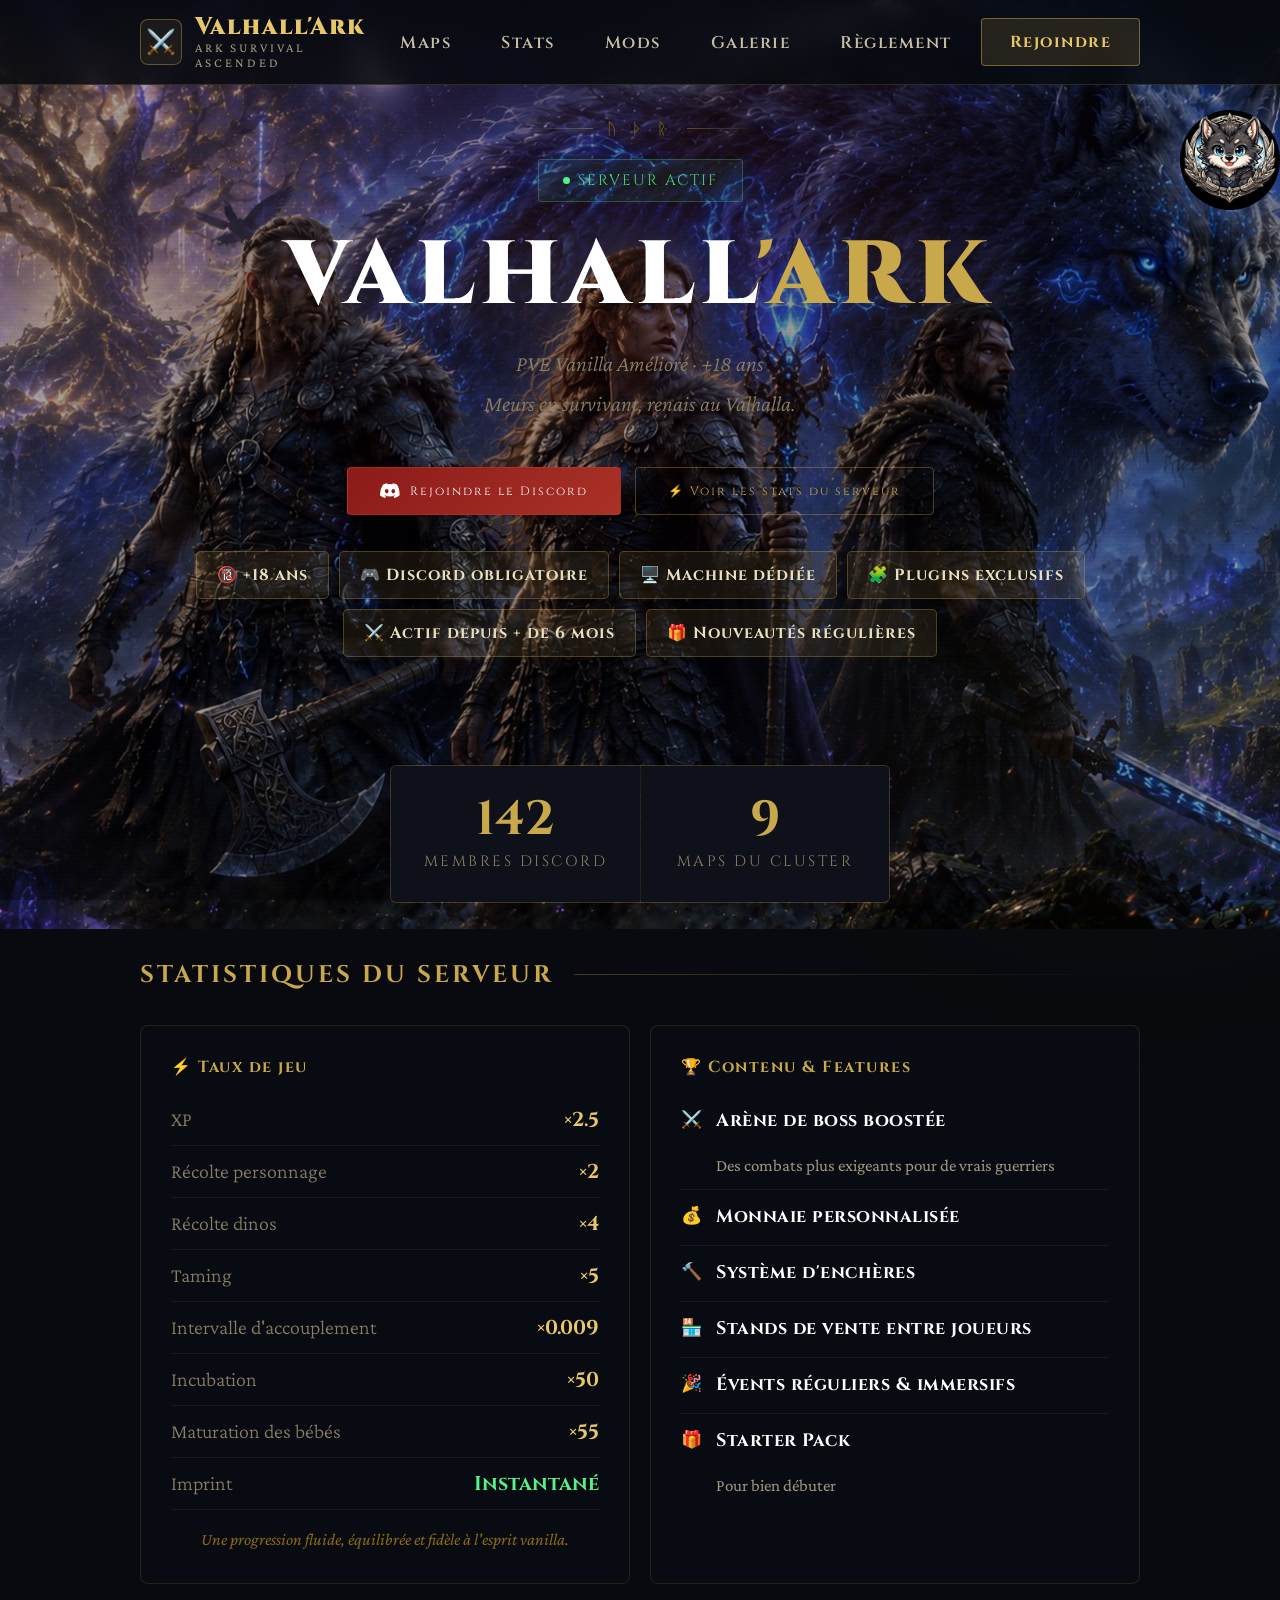
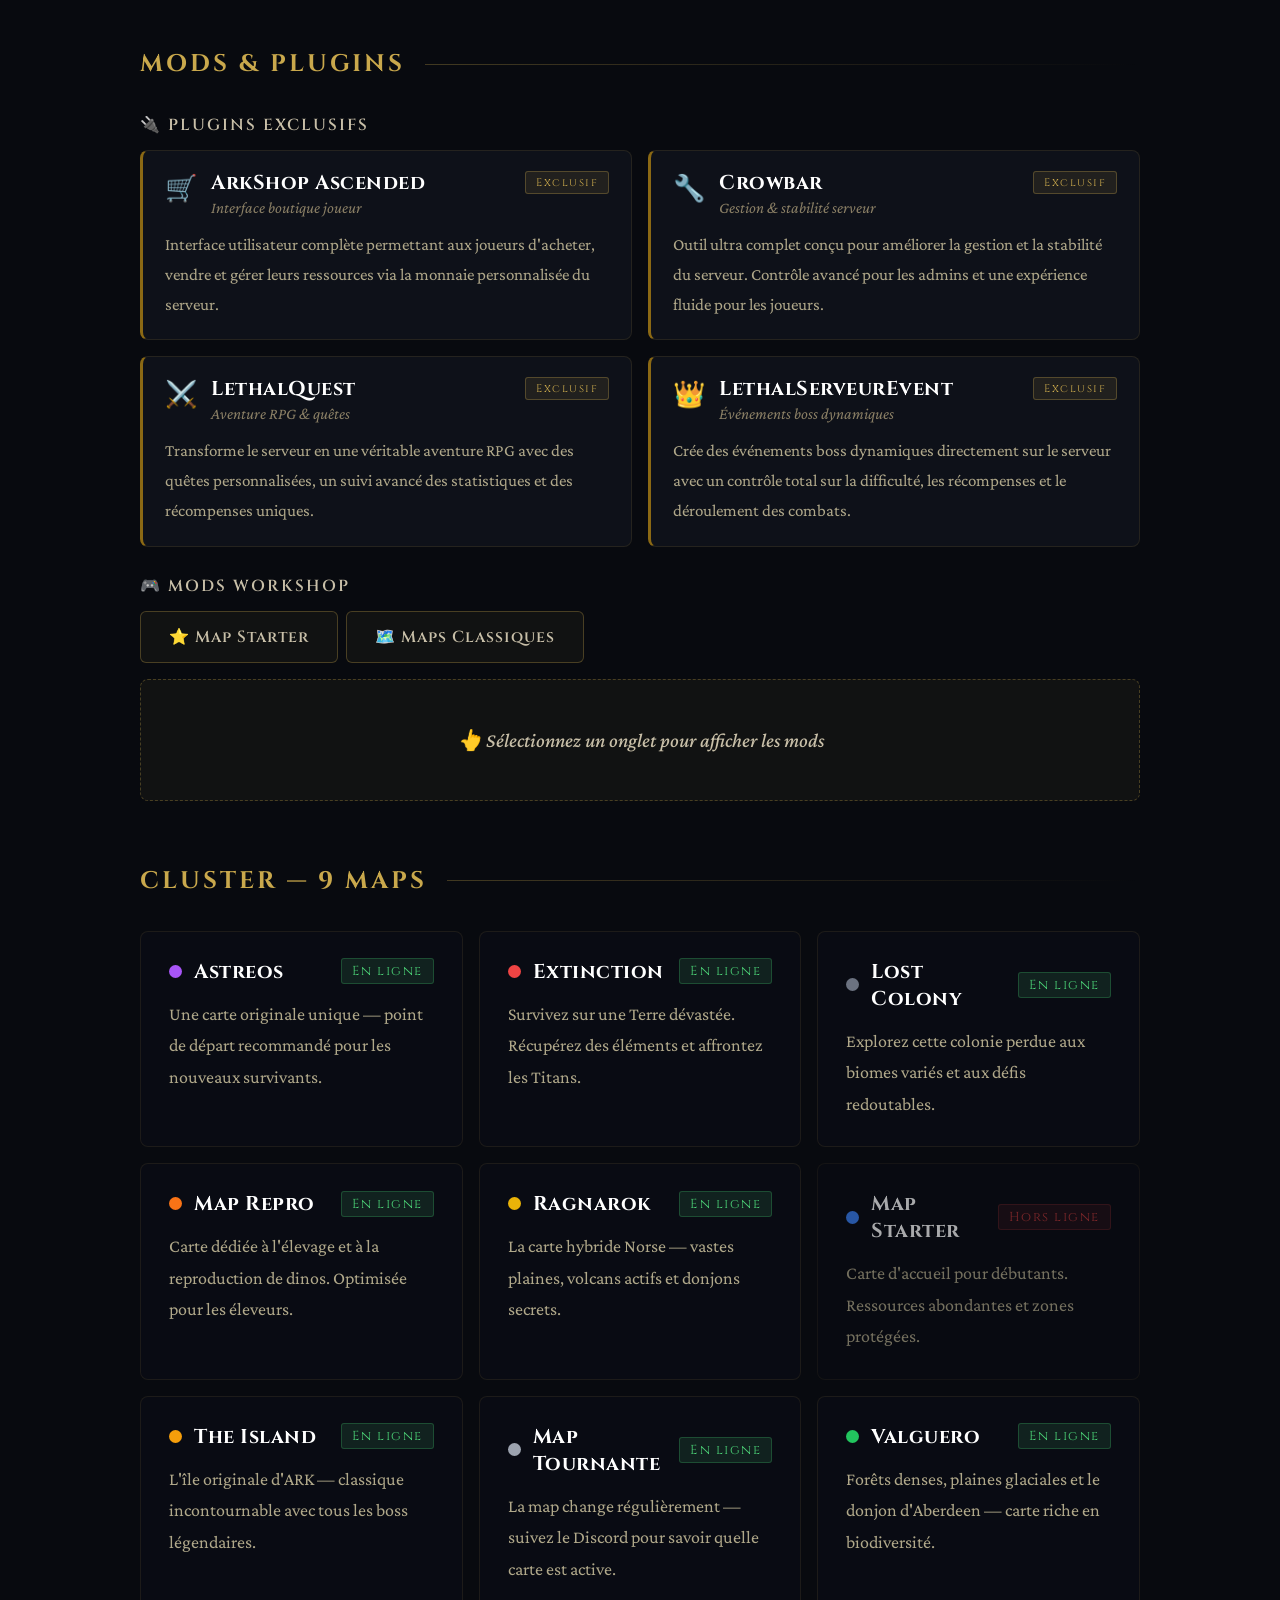
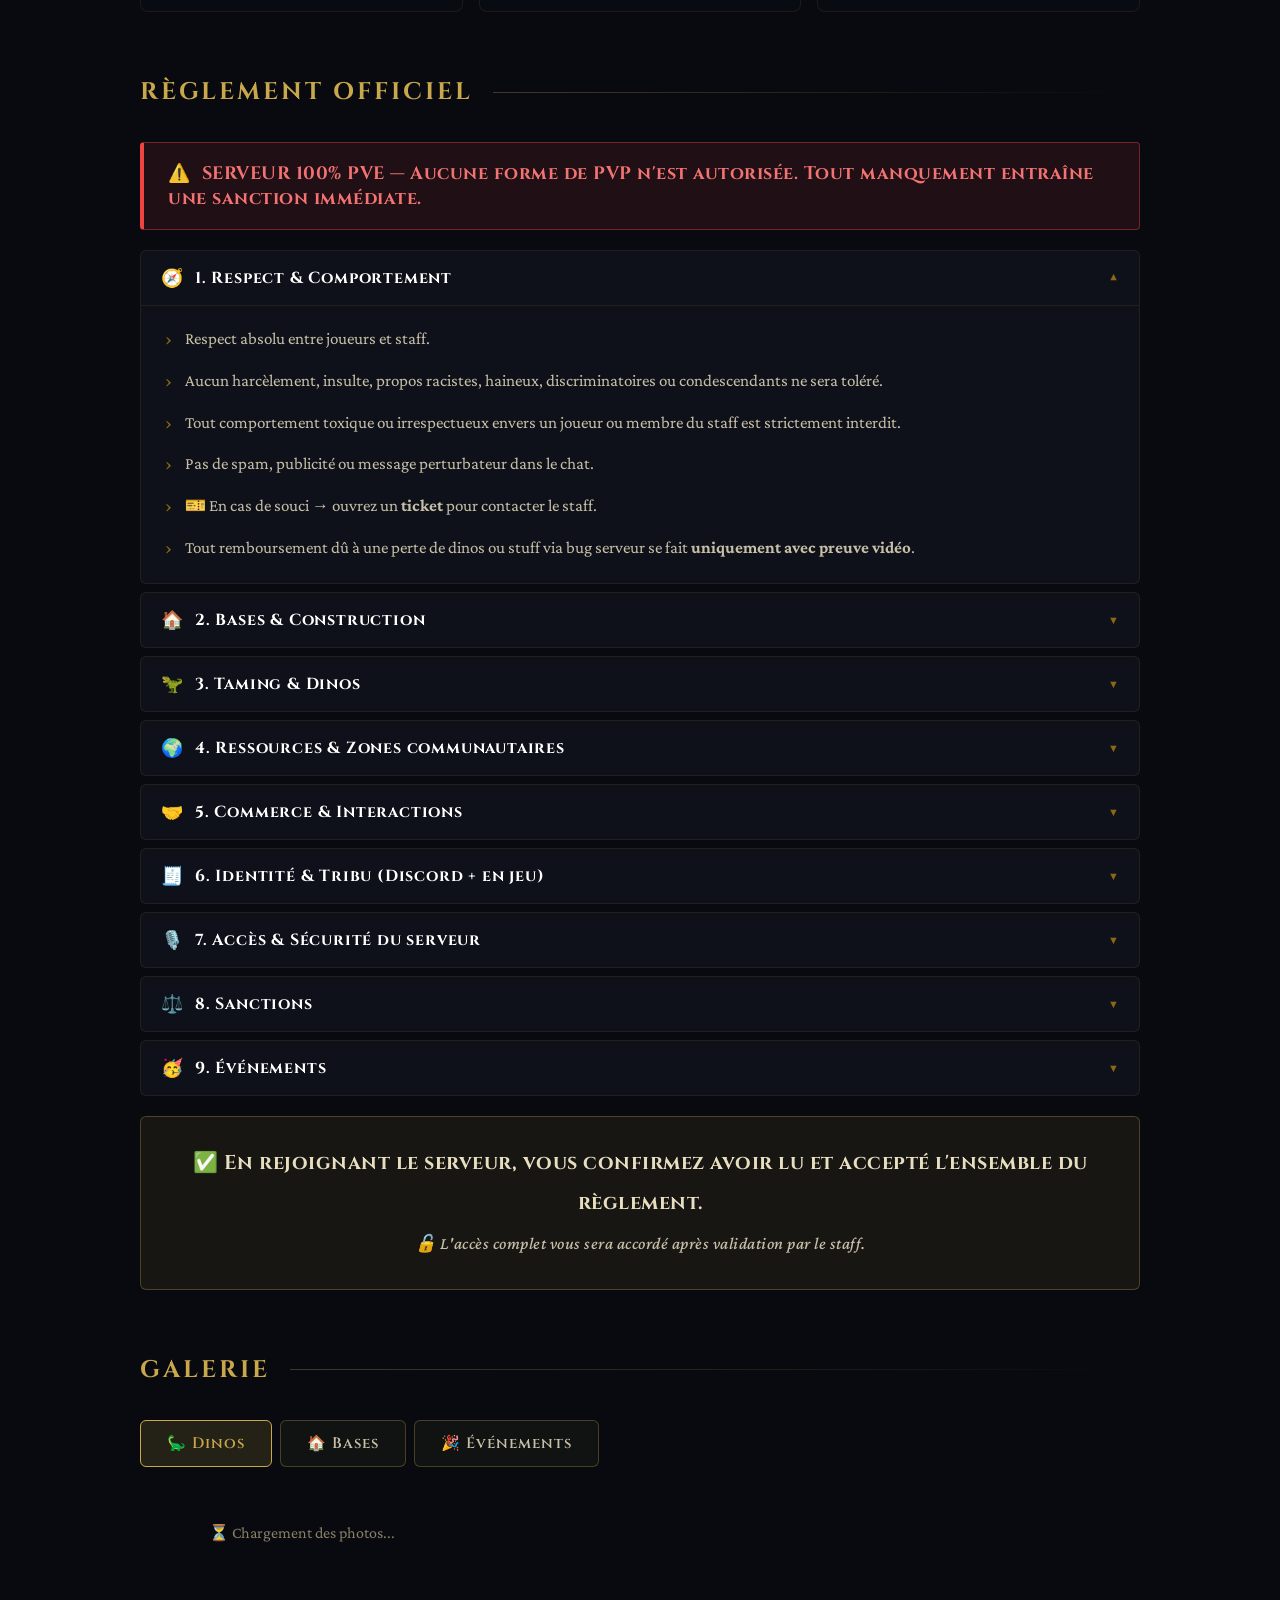
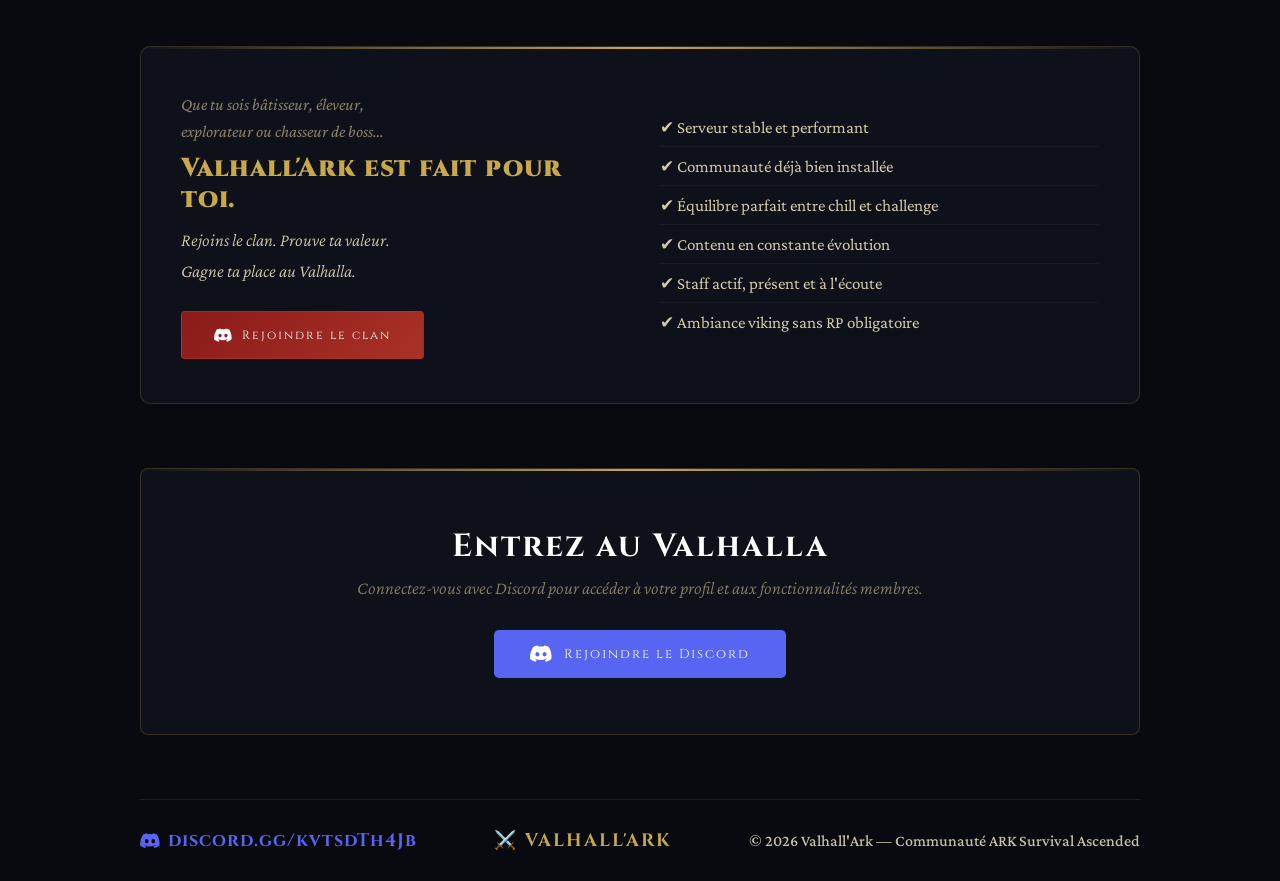
==== index (1).html @ 33249a29 "Add files via upload" ====
<!DOCTYPE html>
<html lang="fr">
<head>
  <meta charset="UTF-8" />
  <meta name="viewport" content="width=device-width, initial-scale=1.0" />
  <title>Valhall'Ark — Serveur ARK Survival Ascended</title>
  <link rel="preconnect" href="https://fonts.googleapis.com" />
  <link rel="preconnect" href="https://fonts.gstatic.com" crossorigin />
  <link href="https://fonts.googleapis.com/css2?family=Cinzel:wght@400;600;700;900&family=Crimson+Pro:ital,wght@0,300;0,400;0,500;1,300;1,400&display=swap" rel="stylesheet" />
  <style>
    /* ─── Reset & Base ─────────────────────────────────── */
    *, *::before, *::after { margin: 0; padding: 0; box-sizing: border-box; }
    :root {
      --gold:   #C9A84C;
      --gold2:  #E8C76A;
      --gold3:  #8B6914;
      --red:    #8B1A1A;
      --red2:   #A93226;
      --bg:     #080A0F;
      --bg2:    #0E1119;
      --bg3:    #141820;
      --text:   #D4C9A8;
      --muted:  #8A7F65;

      /* ── Discord OAuth2 – remplissez ces deux valeurs ── */
      --discord-client-id: YOUR_CLIENT_ID;
      --discord-redirect:  http://localhost/callback; /* remplacez par votre URL */
    }
    html { scroll-behavior: smooth; }
    body {
      background: #080A0F url("[data-uri]") center 20% / 130% auto fixed no-repeat;
      color: var(--text);
      font-family: 'Crimson Pro', serif;
      font-size: 18px;
      min-height: 100vh;
      overflow-x: hidden;
    }

    /* ─── Mascotte ──────────────────────────────────────── */
    .mascot {
      position: fixed;
      top: 110px;
      width: 100px;
      height: 100px;
      object-fit: contain;
      z-index: 50;
      filter: drop-shadow(0 0 18px rgba(88,130,242,0.45));
      pointer-events: none;
      border-radius: 50%;
    }
    .mascot-left  { left: 0px; animation: mascot-float 4s ease-in-out infinite; }
    .mascot-right { right: 0px; animation: mascot-float-r 4s ease-in-out infinite; animation-delay: -2s; }
    @keyframes mascot-float {
      0%,100% { transform: translateY(0); }
      50%      { transform: translateY(-8px); }
    }
    @keyframes mascot-float-r {
      0%,100% { transform: scaleX(-1) translateY(0); }
      50%      { transform: scaleX(-1) translateY(-8px); }
    }
    @media(max-width:1100px){ .mascot { width:75px; height:75px; top:95px; } }
    @media(max-width:700px) { .mascot { display:none; } }

    /* ─── Ambiance : braises & lueurs ──────────────────── */
    #embers { position: fixed; inset: 0; pointer-events: none; z-index: 0; }
    .ember {
      position: absolute;
      width: 3px; height: 3px;
      border-radius: 50%;
      background: var(--gold);
      animation: rise var(--d, 7s) ease-in infinite var(--delay, 0s);
      opacity: 0;
    }
    @keyframes rise {
      0%   { transform: translate(0,0) scale(1);   opacity: .8; }
      60%  { opacity: .4; }
      100% { transform: translate(var(--dx,20px), -90vh) scale(.2); opacity: 0; }
    }
    .glow-bg {
      position: fixed; pointer-events: none; z-index: 0;
      border-radius: 50%; filter: blur(130px);
    }
    .g1 { width:700px; height:450px; background:rgba(139,26,26,.14); top:-60px; left:50%; transform:translateX(-50%); }
    .g2 { width:450px; height:350px; background:rgba(201,168,76,.07); bottom:5%; right:-80px; }
    .bg-texture {
      position: fixed; inset: 0; pointer-events: none; z-index: 0;
      background: rgba(3,4,10,0.35);
    }
    .bg-texture2 {
      position: fixed; inset: 0; pointer-events: none; z-index: 0;
      background: repeating-linear-gradient(0deg,transparent,transparent 2px,rgba(0,0,0,.015) 2px,rgba(0,0,0,.015) 4px);
    }

    /* ─── Layout ────────────────────────────────────────── */
    .wrap { position: relative; z-index: 1; max-width: 1400px; margin: 0 auto; padding: 0 140px; }
    @media(max-width:1100px){ .wrap { padding: 0 100px; } }
    @media(max-width:700px) { .wrap { padding: 0 24px; } }

    /* ─── Nav ───────────────────────────────────────────── */
    nav {
      display: flex; align-items: center; justify-content: space-between;
      padding: 14px 140px;
      border-bottom: 1px solid rgba(201,168,76,.2);
      position: fixed; top: 0; left: 0; right: 0; z-index: 150;
      background: rgba(8,10,15,0.85);
      backdrop-filter: blur(12px);
      -webkit-backdrop-filter: blur(12px);
    }
    @media(max-width:1100px){ nav { padding: 14px 90px; } }
    @media(max-width:700px)  { nav { padding: 14px 16px; } }
    .logo { display: flex; align-items: center; gap: 13px; text-decoration: none; }
    .logo-icon {
      width: 46px; height: 46px;
      border: 1px solid rgba(201,168,76,.4); border-radius: 8px;
      background: rgba(201,168,76,.08);
      display: flex; align-items: center; justify-content: center;
      font-size: 24px;
    }
    .logo-text  { font-family:'Cinzel',serif; font-weight:900; font-size:24px; color:var(--gold2); letter-spacing:2px; line-height:1.1; }
    .logo-sub   { font-size:13px; color:#a09880; letter-spacing:3px; text-transform:uppercase; }
    .nav-links  { display:flex; gap:8px; align-items:center; }
    .nav-link {
      font-family:'Cinzel',serif; font-size:17px; font-weight:600; color:#c8bfa8;
      letter-spacing:1.5px; padding:10px 20px;
      border:1px solid transparent; border-radius:4px;
      cursor:pointer; transition:all .2s; text-decoration:none;
    }
    .nav-link:hover { color:var(--gold); border-color:rgba(201,168,76,.3); }
    .nav-join {
      background:rgba(201,168,76,.15); border:1px solid rgba(201,168,76,.5);
      color:var(--gold2); padding:12px 28px; border-radius:4px;
      font-family:'Cinzel',serif; font-size:16px; font-weight:700; letter-spacing:1.5px;
      cursor:pointer; transition:all .2s; text-decoration:none;
    }
    .nav-join:hover { background:rgba(201,168,76,.2); box-shadow:0 0 20px rgba(201,168,76,.15); }

    /* ─── Hero ──────────────────────────────────────────── */
    .hero { text-align:center; padding:120px 0 52px; }
    .rune-row { display:flex; align-items:center; justify-content:center; gap:14px; margin-bottom:22px; }
    .rune-line { width:70px; height:1px; background:linear-gradient(90deg,transparent,rgba(201,168,76,.4)); }
    .rune-line.r { background:linear-gradient(90deg,rgba(201,168,76,.4),transparent); }
    .rune-sym { color:var(--gold3); font-size:16px; letter-spacing:6px; }
    .status-badge {
      display:inline-flex; align-items:center; gap:8px;
      border:1px solid rgba(87,242,135,.25); background:rgba(87,242,135,.06);
      padding:10px 24px; border-radius:3px;
      font-family:'Cinzel',serif; font-size:15px;
      color:rgba(87,242,135,.85); letter-spacing:2px; margin-bottom:30px;
    }
    .dot {
      width:7px; height:7px; background:#57F287; border-radius:50%;
      animation: pulse 2s ease-in-out infinite;
    }
    @keyframes pulse {
      0%,100% { box-shadow:0 0 0 0 rgba(87,242,135,.5); }
      50%      { box-shadow:0 0 0 6px rgba(87,242,135,0); }
    }
    h1 {
      font-family:'Cinzel',serif; font-weight:900;
      font-size:clamp(52px,7vw,90px); line-height:1;
      letter-spacing:6px; color:#fff;
      text-shadow: 0 0 80px rgba(201,168,76,.25);
      margin-bottom:6px;
    }
    h1 span { color:var(--gold); display:inline; font-size:clamp(52px,7vw,90px); letter-spacing:6px; margin-top:0; }
    .tagline {
      font-size:22px; color:var(--muted);
      margin:22px auto 42px; max-width:500px;
      font-style:italic; font-weight:300; line-height:1.85;
    }
    .cta-row { display:flex; gap:14px; justify-content:center; flex-wrap:wrap; }
    .btn-main {
      display:inline-flex; align-items:center; gap:10px;
      background:linear-gradient(135deg,var(--red),var(--red2));
      color:#fff; padding:15px 32px;
      border:1px solid rgba(192,57,43,.5); border-radius:4px;
      font-family:'Cinzel',serif; font-size:12px; letter-spacing:2px;
      cursor:pointer; transition:all .25s; text-decoration:none;
    }
    .btn-main:hover { transform:translateY(-2px); box-shadow:0 10px 35px rgba(139,26,26,.55); }
    .btn-ghost {
      display:inline-flex; align-items:center; gap:10px;
      background:transparent; color:var(--gold);
      padding:15px 32px; border:1px solid rgba(201,168,76,.35); border-radius:4px;
      font-family:'Cinzel',serif; font-size:12px; letter-spacing:2px;
      cursor:pointer; transition:all .25s; text-decoration:none;
    }
    .btn-ghost:hover { background:rgba(201,168,76,.08); transform:translateY(-2px); }

    /* ─── Stats ─────────────────────────────────────────── */
    .stats-grid {
      display:grid; grid-template-columns:repeat(3,1fr);
      gap:1px; background:rgba(201,168,76,.15);
      border:1px solid rgba(201,168,76,.15); border-radius:6px;
      overflow:hidden; margin:56px 0;
    }
    .stat-box { background:var(--bg2); padding:30px; text-align:center; }
    .stat-num { font-family:'Cinzel',serif; font-size:48px; font-weight:700; color:var(--gold); line-height:1; }
    .stat-lbl { font-size:15px; color:var(--muted); letter-spacing:2.5px; text-transform:uppercase; margin-top:7px; font-family:'Cinzel',serif; }

    /* ─── Sections ──────────────────────────────────────── */
    .section { margin:0 0 64px; }
    .sec-header { display:flex; align-items:center; gap:20px; margin-bottom:34px; }
    .sec-title { font-family:'Cinzel',serif; font-size:24px; font-weight:700; color:var(--gold); letter-spacing:3px; white-space:nowrap; }
    .sec-rule { flex:1; height:1px; background:linear-gradient(90deg,rgba(201,168,76,.3),transparent); }

    /* ─── Règles ────────────────────────────────────────── */
    .rules-list { display:grid; gap:10px; }
    .rule {
      background:var(--bg2);
      border:1px solid rgba(201,168,76,.1); border-left:3px solid var(--gold3);
      border-radius:4px; padding:20px 24px;
      display:flex; gap:20px; align-items:flex-start;
      transition:all .2s;
    }
    .rule:hover { border-left-color:var(--gold); background:var(--bg3); }
    .rule-n { font-family:'Cinzel',serif; font-size:24px; font-weight:700; color:var(--gold3); min-width:34px; line-height:1.15; transition:color .2s; }
    .rule:hover .rule-n { color:var(--gold); }
    .rule h3 { font-family:'Cinzel',serif; font-size:16px; letter-spacing:1px; color:#fff; margin-bottom:6px; font-weight:600; }
    .rule p  { font-size:17px; color:var(--muted); line-height:1.65; font-weight:300; }



    /* ─── Bloc connexion Discord ────────────────────────── */
    .join-block {
      background:var(--bg2); border:1px solid rgba(201,168,76,.22); border-radius:8px;
      padding:56px 40px; text-align:center; position:relative; overflow:hidden;
    }
    .join-block::before {
      content:''; position:absolute; top:0; left:0; right:0; height:2px;
      background:linear-gradient(90deg,transparent,var(--gold),transparent);
    }
    .join-block h2 { font-family:'Cinzel',serif; font-size:32px; font-weight:700; color:#fff; margin-bottom:10px; letter-spacing:2px; }
    .join-block p  { color:var(--muted); font-size:18px; margin-bottom:32px; font-style:italic; font-weight:300; }
    .btn-discord {
      display:inline-flex; align-items:center; gap:12px;
      background:#5865F2; color:#fff;
      padding:15px 36px; border:none; border-radius:5px;
      font-family:'Cinzel',serif; font-size:13px; letter-spacing:2px;
      cursor:pointer; transition:all .25s; text-decoration:none;
    }
    .btn-discord:hover { background:#4752C4; transform:translateY(-2px); box-shadow:0 10px 35px rgba(88,101,242,.4); }
    .config-note {
      background:rgba(201,168,76,.06); border:1px solid rgba(201,168,76,.2); border-radius:4px;
      padding:14px 20px; font-size:14px; color:rgba(201,168,76,.7);
      margin-top:20px; text-align:left; line-height:1.85; font-family:monospace;
    }
    .config-note a { color:rgba(201,168,76,.9); }

    /* ─── Footer ─────────────────────────────────────────── */
    footer {
      border-top:1px solid rgba(201,168,76,.12);
      padding:28px 0;
      display:flex; justify-content:space-between; align-items:center; flex-wrap:wrap; gap:14px;
    }
    .footer-logo { font-family:'Cinzel',serif; font-size:18px; font-weight:700; color:var(--gold); letter-spacing:2px; }
    .footer-txt  { font-size:16px; color:#c8bfa8; font-weight:500; }
    .footer-discord {
      display:flex; align-items:center; gap:8px;
      font-family:'Cinzel',serif; font-size:18px; font-weight:700; color:#5865F2;
      text-decoration:none; letter-spacing:1px;
      transition:color .2s;
    }
    .footer-discord:hover { color:#7289DA; }

    /* ─── Hero badges ────────────────────────────────────── */
    .hero-badges { display:flex; flex-wrap:wrap; gap:10px; justify-content:center; margin-top:36px; }
    .hero-badge {
      font-family:'Cinzel',serif; font-size:16px; font-weight:700; letter-spacing:1px;
      padding:12px 20px; border-radius:5px;
      background:rgba(201,168,76,.1); border:1px solid rgba(201,168,76,.3);
      color:#e8dfc0;
    }

    /* ─── Rates + Features two-col ──────────────────────── */
    .two-col { display:grid; grid-template-columns:1fr 1fr; gap:20px; }
    @media(max-width:680px){ .two-col { grid-template-columns:1fr; } }
    .rates-card, .features-card {
      background:rgba(10,12,20,0.88); border:1px solid rgba(201,168,76,.15); border-radius:8px; padding:30px;
    }
    .rates-title { font-family:'Cinzel',serif; font-size:16px; letter-spacing:1.5px; color:var(--gold); margin-bottom:16px; font-weight:700; }
    .rate-row { display:flex; justify-content:space-between; align-items:center; padding:12px 0; border-bottom:1px solid rgba(255,255,255,.06); }
    .rate-row:last-of-type { border-bottom:none; }
    .rate-label { font-size:20px; color:#c8bfa8; color:var(--muted); font-weight:300; }
    .rate-val { font-family:'Cinzel',serif; font-size:20px; font-weight:700; color:var(--gold2); }
    .rate-row.highlight .rate-val { color:#57F287; }
    .rates-note { margin-top:16px; font-size:17px; color:var(--gold3); font-style:italic; text-align:center; line-height:1.6; }
    .feature-item { display:flex; align-items:flex-start; gap:14px; padding:14px 0; border-bottom:1px solid rgba(255,255,255,.06); }
    .feature-item:last-child { border-bottom:none; }
    .feat-icon { font-size:22px; flex-shrink:0; margin-top:1px; }
    .feature-item strong { font-family:'Cinzel',serif; font-size:18px; letter-spacing:.5px; color:#fff; display:block; margin-bottom:2px; }
    .feature-item span { font-size:17px; color:#a09880; font-weight:400; }

    /* ─── Stats 2 colonnes ───────────────────────────────── */
    .stats-grid-2 { grid-template-columns: repeat(2,1fr); max-width: 500px; margin-left:auto; margin-right:auto; }

    /* ─── Bouton Discord flottant ────────────────────────── */
    .discord-fab {
      position: fixed; bottom: 28px; right: 28px; z-index: 200;
      display: flex; align-items: center; gap: 10px;
      background: #5865F2; color: #fff;
      padding: 13px 22px; border-radius: 50px;
      font-family: 'Cinzel', serif; font-size: 12px; letter-spacing: 1.5px;
      text-decoration: none; box-shadow: 0 6px 25px rgba(88,101,242,.5);
      transition: all .25s; animation: fab-pulse 3s ease-in-out infinite;
    }
    .discord-fab:hover { background: #4752C4; transform: translateY(-3px); box-shadow: 0 10px 35px rgba(88,101,242,.7); }
    @keyframes fab-pulse {
      0%,100% { box-shadow: 0 6px 25px rgba(88,101,242,.5); }
      50%      { box-shadow: 0 6px 35px rgba(88,101,242,.8); }
    }
    @media(max-width:500px){ .discord-fab span.fab-label { display:none; } }

    /* ─── Mods tabs ──────────────────────────────────────── */
    .mods-tabs { display: flex; gap: 8px; margin-bottom: 16px; }
    .mods-tab {
      font-family: 'Cinzel', serif; font-size: 16px; font-weight: 600; letter-spacing: 1px;
      padding: 14px 28px; border-radius: 6px; cursor: pointer;
      border: 1px solid rgba(201,168,76,.3); background: rgba(201,168,76,.05);
      color: #c8bfa8; transition: all .2s;
    }
    .mods-tab.active { background: rgba(201,168,76,.12); border-color: var(--gold); color: var(--gold); }
    .mods-tab:hover:not(.active) { border-color: rgba(201,168,76,.4); color: var(--text); }
    .mods-tab-content { display: block; }
    .mods-placeholder {
      background: rgba(201,168,76,.05); border: 1px dashed rgba(201,168,76,.3);
      border-radius: 8px; padding: 48px; text-align: center;
      color: #c8bfa8; font-size: 20px; font-weight: 500; font-style: italic; margin-top: 4px;
    }
    .mods-tab-content.hidden { display: none; }
    .mods-starter-note {
      background: rgba(201,168,76,.07); border: 1px solid rgba(201,168,76,.2);
      border-radius: 4px; padding: 10px 16px; font-size: 14px;
      color: var(--gold3); margin-bottom: 12px;
    }

    /* ─── Plugins exclusifs ──────────────────────────────── */
    .plugin-label { font-family:'Cinzel',serif; font-size:16px; font-weight:600; letter-spacing:2px; color:#c8bfa8; margin-bottom:14px; text-transform:uppercase; }
    .plugins-grid { display:grid; grid-template-columns:repeat(auto-fill,minmax(360px,1fr)); gap:16px; }
    .plugin-card {
      background:var(--bg2); border:1px solid rgba(201,168,76,.12); border-radius:8px;
      padding:20px 22px; transition:all .2s;
    }
    .plugin-card:hover { border-color:rgba(201,168,76,.35); background:var(--bg3); transform:translateY(-2px); }
    .plugin-card.featured { border-left:3px solid var(--gold3); }
    .plugin-card.featured:hover { border-left-color:var(--gold); }
    .plugin-head { display:flex; align-items:flex-start; gap:14px; margin-bottom:14px; }
    .plugin-icon { font-size:26px; flex-shrink:0; margin-top:2px; }
    .plugin-name { font-family:'Cinzel',serif; font-size:20px; font-weight:700; color:#fff; letter-spacing:.5px; line-height:1.2; }
    .plugin-sub  { font-size:16px; color:var(--muted); margin-top:4px; font-style:italic; }
    .plugin-badge {
      margin-left:auto; flex-shrink:0;
      font-family:'Cinzel',serif; font-size:11px; letter-spacing:1.5px;
      padding:3px 10px; border-radius:3px;
      background:rgba(201,168,76,.1); border:1px solid rgba(201,168,76,.3); color:var(--gold);
    }
    .plugin-desc { font-size:17px; color:#b0a88a; line-height:1.75; font-weight:400; }

    /* ─── Mods grid ──────────────────────────────────────── */
        .mod-card {
      background:rgba(10,12,20,0.85); border:1px solid rgba(201,168,76,.12); border-radius:8px;
      padding:20px 18px; display:flex; flex-direction:column; align-items:center; gap:8px;
      text-align:center; transition:all .2s;
    }
    .mod-card:hover { border-color:rgba(201,168,76,.35); background:var(--bg3); transform:translateY(-2px); }
    .mod-card.mod-plus { border-style:dashed; opacity:.6; }
    .mod-card.mod-special { border-color:rgba(201,168,76,.4); background:rgba(201,168,76,.06); }
    .mod-card.mod-special .mod-name { color:var(--gold); }
    .mod-icon { font-size:26px; }
    .mod-name { font-family:'Cinzel',serif; font-size:15px; letter-spacing:.5px; color:#c8bfa8; line-height:1.4; font-weight:600; }

    /* ─── Règlement accordion ────────────────────────────── */
    .pve-banner {
      background:rgba(239,68,68,.1); border:1px solid rgba(239,68,68,.4);
      border-left:4px solid #ef4444; border-radius:4px;
      padding:18px 24px; font-size:18px; font-weight:700; color:rgba(255,120,120,.95);
      margin-bottom:20px; font-family:'Cinzel',serif; letter-spacing:.5px;
    }
    .accord-list { display:grid; gap:8px; }
    .accord-item { background:var(--bg2); border:1px solid rgba(201,168,76,.1); border-radius:6px; overflow:hidden; }
    .accord-head {
      width:100%; display:flex; align-items:center; gap:12px;
      background:transparent; border:none; padding:16px 20px;
      cursor:pointer; text-align:left; transition:background .2s;
    }
    .accord-head:hover { background:rgba(201,168,76,.06); }
    .accord-icon { font-size:18px; flex-shrink:0; }
    .accord-title { font-family:'Cinzel',serif; font-size:14px; font-weight:600; color:#fff; flex:1; letter-spacing:.8px; }
    .accord-arrow { font-size:11px; color:var(--gold3); transition:transform .25s; }
    .accord-head.active .accord-arrow { transform:rotate(180deg); }
    .accord-body {
      max-height:0; overflow:hidden; transition:max-height .35s ease;
      border-top:0 solid rgba(201,168,76,.1);
    }
    .accord-body.open { max-height:600px; border-top-width:1px; }
    .rule-ul { list-style:none; padding:18px 24px 20px 24px; display:grid; gap:12px; }
    .rule-ul li { font-size:17px; color:#c8bfa8; line-height:1.75; padding-left:20px; position:relative; font-weight:400; }
    .rule-ul li::before { content:'›'; position:absolute; left:0; color:var(--gold3); font-size:20px; line-height:1.4; }
    .rule-ul li.rule-warn { color:rgba(239,68,68,.9); }
    .rule-ul li.rule-warn::before { color:rgba(239,68,68,.7); }
    .rule-example { font-size:15px; color:var(--gold3); font-style:italic; }
    .accord-title { font-family:'Cinzel',serif; font-size:16px; font-weight:700; color:#fff; flex:1; letter-spacing:.8px; }    .sanction-scale { display:grid; gap:8px; padding:0 20px 18px; }
    .sanction { padding:10px 16px; border-radius:4px; font-family:'Cinzel',serif; font-size:15px; letter-spacing:.5px; display:flex; justify-content:space-between; align-items:center; }
    .sanction span { font-size:11px; opacity:.7; font-family:'Crimson Pro',serif; font-style:italic; }
    .sanction.warn { background:rgba(234,179,8,.08); border:1px solid rgba(234,179,8,.25); color:rgba(234,179,8,.85); }
    .sanction.temp { background:rgba(249,115,22,.08); border:1px solid rgba(249,115,22,.25); color:rgba(249,115,22,.85); }
    .sanction.ban  { background:rgba(239,68,68,.08);  border:1px solid rgba(239,68,68,.25);  color:rgba(239,68,68,.85); }
    .accept-banner {
      margin-top:20px; background:rgba(201,168,76,.08); border:1px solid rgba(201,168,76,.3);
      border-radius:6px; padding:26px 30px; text-align:center;
      font-family:'Cinzel',serif; font-size:20px; font-weight:700; color:#e8dfc0; letter-spacing:.5px; line-height:2;
    }
    .accept-banner span { font-size:17px; font-weight:500; color:#c8bfa8; font-family:'Crimson Pro',serif; font-style:italic; }

    /* ─── Maps cluster ───────────────────────────────────── */
    .maps-grid { display:grid; grid-template-columns:repeat(auto-fill,minmax(320px,1fr)); gap:16px; }
    .mods-grid { display:grid; grid-template-columns:repeat(auto-fill,minmax(180px,1fr)); gap:10px; }    .map-card {
      background:rgba(10,12,20,0.85); border:1px solid rgba(201,168,76,.1); border-radius:8px;
      padding:26px 28px; transition:all .2s;
    }
    .map-card:hover { border-color:rgba(201,168,76,.3); background:var(--bg3); transform:translateY(-2px); }
    .map-card[data-status="offline"] { opacity:.65; }
    .map-header { display:flex; align-items:center; gap:12px; margin-bottom:14px; }
    .map-dot { width:13px; height:13px; border-radius:50%; flex-shrink:0; }
    .map-name { font-family:'Cinzel',serif; font-size:20px; font-weight:700; color:#fff; flex:1; letter-spacing:.5px; }
    .map-badge {
      font-size:13px; letter-spacing:1.5px; font-family:'Cinzel',serif;
      padding:3px 10px; border-radius:3px;
    }
    .map-badge.online  { background:rgba(87,242,135,.1); color:rgba(87,242,135,.85); border:1px solid rgba(87,242,135,.2); }
    .map-badge.offline { background:rgba(239,68,68,.1);  color:rgba(239,68,68,.75);  border:1px solid rgba(239,68,68,.2); }
    .map-desc { font-size:18px; color:#b0a88a; line-height:1.75; font-weight:400; }

    /* ─── Galerie ────────────────────────────────────────── */
    .galerie-tabs { display:flex; gap:8px; margin-bottom:16px; flex-wrap:wrap; }
    .galerie-tab {
      font-family:'Cinzel',serif; font-size:15px; font-weight:600; letter-spacing:1px;
      padding:12px 26px; border-radius:6px; cursor:pointer;
      border:1px solid rgba(201,168,76,.3); background:rgba(201,168,76,.05);
      color:#c8bfa8; transition:all .2s;
    }
    .galerie-tab.active { background:rgba(201,168,76,.15); border-color:var(--gold); color:var(--gold); }
    .galerie-tab:hover:not(.active) { border-color:rgba(201,168,76,.5); color:var(--text); }
    .galerie-content.hidden { display:none; }
    .galerie-grid {
      display:grid; grid-template-columns:repeat(auto-fill,minmax(280px,1fr)); gap:14px;
    }
    .galerie-card {
      background:rgba(10,12,20,0.85); border:1px solid rgba(201,168,76,.12);
      border-radius:8px; overflow:hidden; transition:all .25s; cursor:pointer;
    }
    .galerie-card:hover { border-color:rgba(201,168,76,.4); transform:translateY(-4px); box-shadow:0 10px 30px rgba(0,0,0,.4); }
    .galerie-card img {
      width:100%; height:200px; object-fit:cover; display:block;
      transition:transform .3s;
    }
    .galerie-card:hover img { transform:scale(1.05); }
    .galerie-info { padding:14px 16px; }
    .galerie-auteur { font-family:'Cinzel',serif; font-size:14px; font-weight:600; color:var(--gold); margin-bottom:4px; }
    .galerie-desc { font-size:14px; color:#a09880; line-height:1.5; }
    .galerie-date { font-size:12px; color:var(--muted); margin-top:6px; }
    .galerie-empty { text-align:center; padding:48px; color:var(--muted); font-size:17px; font-style:italic; border:1px dashed rgba(201,168,76,.2); border-radius:8px; }
    .galerie-loading { text-align:center; padding:40px; color:var(--muted); font-size:16px; }
    /* Lightbox */
    .lightbox { display:none; position:fixed; inset:0; background:rgba(0,0,0,.92); z-index:500; align-items:center; justify-content:center; }
    .lightbox.open { display:flex; }
    .lightbox img { max-width:90vw; max-height:85vh; object-fit:contain; border-radius:6px; }
    .lightbox-close { position:absolute; top:20px; right:28px; color:#fff; font-size:36px; cursor:pointer; font-family:'Cinzel',serif; }
    .lightbox-info { position:absolute; bottom:20px; left:50%; transform:translateX(-50%); color:#c8bfa8; font-family:'Cinzel',serif; font-size:15px; text-align:center; }

    /* ─── Why join block ─────────────────────────────────── */
    .why-block {
      background:var(--bg2); border:1px solid rgba(201,168,76,.2); border-radius:10px;
      padding:44px 40px; display:grid; grid-template-columns:1fr 1fr; gap:40px; align-items:center;
      position:relative; overflow:hidden;
    }
    .why-block::before {
      content:''; position:absolute; top:0; left:0; right:0; height:2px;
      background:linear-gradient(90deg,transparent,var(--gold),transparent);
    }
    @media(max-width:680px){ .why-block { grid-template-columns:1fr; padding:28px 20px; gap:24px; } }
    .why-tagline { font-size:17px; color:var(--muted); font-style:italic; margin-bottom:8px; line-height:1.6; }
    .why-title { font-family:'Cinzel',serif; font-size:26px; font-weight:900; color:var(--gold); letter-spacing:1px; line-height:1.2; margin-bottom:10px; }
    .why-sub { font-size:18px; color:var(--text); font-style:italic; line-height:1.7; font-weight:300; }
    .why-check { font-size:17px; color:var(--text); padding:9px 0; border-bottom:1px solid rgba(255,255,255,.04); display:flex; align-items:center; gap:10px; }
    .why-check:last-child { border-bottom:none; }
    .why-check::before { content:''; display:none; }

    /* ─── Responsive ─────────────────────────────────────── */
    @media(max-width:640px){
      h1 { letter-spacing:2px; }
      .stats-grid { grid-template-columns:1fr; }
      .stat-box { padding:22px; }
      nav { flex-wrap:wrap; gap:12px; }
      .join-block { padding:36px 20px; }
    }
  </style>
</head>
<body>

<!-- ── Ambiance visuelle ───────────────────────── -->
<div class="bg-texture"></div>
<div class="bg-texture2"></div>
<div class="glow-bg g1"></div>
<div class="glow-bg g2"></div>
<div id="embers"></div>

<img src="[data-uri]" class="mascot mascot-right" alt="Mascotte Valhall'Ark">
<!-- ── Navigation ─────────────────────────────── -->
<nav>
    <a class="logo" href="#">
      <div class="logo-icon">⚔️</div>
      <div>
        <div class="logo-text">Valhall'Ark</div>
        <div class="logo-sub">ARK Survival Ascended</div>
      </div>
    </a>
    <div class="nav-links">
      <a href="#serveur"  class="nav-link">Maps</a>
      <a href="#stats-section" class="nav-link">Stats</a>
      <a href="#mods-section" class="nav-link">Mods</a>
      <a href="#galerie" class="nav-link">Galerie</a>
      <a href="#regles"   class="nav-link">Règlement</a>
      <a href="#rejoindre" class="nav-join">Rejoindre</a>
    </div>
  </nav>

<div class="wrap">

  <!-- ── Hero ───────────────────────────────────── -->
  <div class="hero">
    <div class="rune-row">
      <div class="rune-line"></div>
      <span class="rune-sym">ᚢ ᚦ ᚱ</span>
      <div class="rune-line r"></div>
    </div>

    <div class="status-badge">
      <div class="dot"></div>
      SERVEUR ACTIF
    </div>

    <h1>VALHALL<span>'ARK</span></h1>
    <p class="tagline">
      PVE Vanilla Amélioré · +18 ans<br>
      <em>Meurs en survivant, renais au Valhalla.</em>
    </p>

    <div class="cta-row">
      <a href="https://discord.gg/kvtsdTh4Jb" target="_blank" class="btn-main">
        <svg width="20" height="15" viewBox="0 0 22 16" fill="none">
          <path d="M18.6 1.3A17.8 17.8 0 0 0 14.2 0c-.2.3-.4.8-.6 1.1a16.5 16.5 0 0 0-5.2 0C8.2.8 8 .3 7.8 0 6.3.3 4.9.8 3.4 1.3A18.8 18.8 0 0 0 .1 13.5a17.9 17.9 0 0 0 5.5 2.8c.4-.6.8-1.2 1.1-1.9a11.6 11.6 0 0 1-1.8-.9l.4-.3a12.7 12.7 0 0 0 10.9 0l.5.3c-.6.3-1.2.7-1.9.9.3.7.7 1.3 1.1 1.9a17.8 17.8 0 0 0 5.5-2.8C21.9 9 20.8 4.9 18.6 1.3ZM7.4 11c-1.1 0-2-1-2-2.3S6.3 6.4 7.4 6.4s2 1 2 2.3S8.5 11 7.4 11Zm7.2 0c-1.1 0-2-1-2-2.3s.9-2.3 2-2.3 2 1 2 2.3-.9 2.3-2 2.3Z" fill="white"/>
        </svg>
        Rejoindre le Discord
      </a>
      <a href="#stats-section" class="btn-ghost">
        ⚡ Voir les stats du serveur
      </a>
    </div>

    <!-- Badges hero -->
    <div class="hero-badges">
      <div class="hero-badge">🔞 +18 ans</div>
      <div class="hero-badge">🎮 Discord obligatoire</div>
      <div class="hero-badge">🖥️ Machine dédiée</div>
      <div class="hero-badge">🧩 Plugins exclusifs</div>
      <div class="hero-badge">⚔️ Actif depuis + de 6 mois</div>
      <div class="hero-badge">🎁 Nouveautés régulières</div>
    </div>
  </div>

  <!-- ── Stats Discord ──────────────────────────── -->
  <div class="stats-grid stats-grid-2">
    <div class="stat-box">
      <div class="stat-num" id="stat-members">—</div>
      <div class="stat-lbl">Membres Discord</div>
    </div>
    <div class="stat-box">
      <div class="stat-num">9</div>
      <div class="stat-lbl">Maps du cluster</div>
    </div>
  </div>

  <!-- ── Statistiques du serveur ARK ────────────── -->
  <div class="section" id="stats-section">
    <div class="sec-header">
      <div class="sec-title">STATISTIQUES DU SERVEUR</div>
      <div class="sec-rule"></div>
    </div>
    <div class="two-col">

      <!-- Taux -->
      <div class="rates-card">
        <div class="rates-title">⚡ Taux de jeu</div>
        <div class="rate-row"><span class="rate-label">XP</span><span class="rate-val">×2.5</span></div>
        <div class="rate-row"><span class="rate-label">Récolte personnage</span><span class="rate-val">×2</span></div>
        <div class="rate-row"><span class="rate-label">Récolte dinos</span><span class="rate-val">×4</span></div>
        <div class="rate-row"><span class="rate-label">Taming</span><span class="rate-val">×5</span></div>
        <div class="rate-row"><span class="rate-label">Intervalle d'accouplement</span><span class="rate-val">×0.009</span></div>
        <div class="rate-row"><span class="rate-label">Incubation</span><span class="rate-val">×50</span></div>
        <div class="rate-row"><span class="rate-label">Maturation des bébés</span><span class="rate-val">×55</span></div>
        <div class="rate-row highlight"><span class="rate-label">Imprint</span><span class="rate-val">Instantané</span></div>
        <div class="rates-note">Une progression fluide, équilibrée et fidèle à l'esprit vanilla.</div>
      </div>

      <!-- Features -->
      <div class="features-card">
        <div class="rates-title">🏆 Contenu &amp; Features</div>
        <div class="feature-item">
          <span class="feat-icon">⚔️</span>
          <div><strong>Arène de boss boostée</strong><br><span>Des combats plus exigeants pour de vrais guerriers</span></div>
        </div>
        <div class="feature-item">
          <span class="feat-icon">💰</span>
          <div><strong>Monnaie personnalisée</strong></div>
        </div>
        <div class="feature-item">
          <span class="feat-icon">🔨</span>
          <div><strong>Système d'enchères</strong></div>
        </div>
        <div class="feature-item">
          <span class="feat-icon">🏪</span>
          <div><strong>Stands de vente entre joueurs</strong></div>
        </div>
        <div class="feature-item">
          <span class="feat-icon">🎉</span>
          <div><strong>Évents réguliers &amp; immersifs</strong></div>
        </div>
        <div class="feature-item">
          <span class="feat-icon">🎁</span>
          <div><strong>Starter Pack</strong><br><span>Pour bien débuter</span></div>
        </div>
      </div>

    </div>
  </div>

  <!-- ── Mods & Plugins ─────────────────────────── -->
  <div class="section" id="mods-section">
    <div class="sec-header">
      <div class="sec-title">MODS &amp; PLUGINS</div>
      <div class="sec-rule"></div>
    </div>

    <!-- Plugins exclusifs -->
    <div class="plugin-label">🔌 Plugins exclusifs</div>
    <div class="plugins-grid">
      <div class="plugin-card featured">
        <div class="plugin-head"><span class="plugin-icon">🛒</span><div><div class="plugin-name">ArkShop Ascended</div><div class="plugin-sub">Interface boutique joueur</div></div><span class="plugin-badge">Exclusif</span></div>
        <p class="plugin-desc">Interface utilisateur complète permettant aux joueurs d'acheter, vendre et gérer leurs ressources via la monnaie personnalisée du serveur.</p>
      </div>
      <div class="plugin-card featured">
        <div class="plugin-head"><span class="plugin-icon">🔧</span><div><div class="plugin-name">Crowbar</div><div class="plugin-sub">Gestion &amp; stabilité serveur</div></div><span class="plugin-badge">Exclusif</span></div>
        <p class="plugin-desc">Outil ultra complet conçu pour améliorer la gestion et la stabilité du serveur. Contrôle avancé pour les admins et une expérience fluide pour les joueurs.</p>
      </div>
      <div class="plugin-card featured">
        <div class="plugin-head"><span class="plugin-icon">⚔️</span><div><div class="plugin-name">LethalQuest</div><div class="plugin-sub">Aventure RPG &amp; quêtes</div></div><span class="plugin-badge">Exclusif</span></div>
        <p class="plugin-desc">Transforme le serveur en une véritable aventure RPG avec des quêtes personnalisées, un suivi avancé des statistiques et des récompenses uniques.</p>
      </div>
      <div class="plugin-card featured">
        <div class="plugin-head"><span class="plugin-icon">👑</span><div><div class="plugin-name">LethalServeurEvent</div><div class="plugin-sub">Événements boss dynamiques</div></div><span class="plugin-badge">Exclusif</span></div>
        <p class="plugin-desc">Crée des événements boss dynamiques directement sur le serveur avec un contrôle total sur la difficulté, les récompenses et le déroulement des combats.</p>
      </div>
    </div>

    <!-- Onglets mods -->
    <div class="plugin-label" style="margin-top:28px;">🎮 Mods Workshop</div>
    <div class="mods-tabs">
      <button class="mods-tab" onclick="switchTab(this,'tab-starter')">⭐ Map Starter</button>
      <button class="mods-tab" onclick="switchTab(this,'tab-all')">🗺️ Maps Classiques</button>
    </div>
    <div class="mods-placeholder" id="mods-placeholder">
      <span>👆 Sélectionnez un onglet pour afficher les mods</span>
    </div>

    <!-- Toutes les maps -->
    <div class="mods-tab-content hidden" id="tab-all">
      <div class="mods-grid">
        <div class="mod-card"><span class="mod-icon">🛑</span><div class="mod-name">Breeding Stopper</div></div>
        <div class="mod-card"><span class="mod-icon">🪧</span><div class="mod-name">Scribbles – Better Signs</div></div>
        <div class="mod-card"><span class="mod-icon">💾</span><div class="mod-name">Inventory Backup Saver</div></div>
        <div class="mod-card"><span class="mod-icon">🦎</span><div class="mod-name">Custom Dino Levels</div></div>
        <div class="mod-card"><span class="mod-icon">✨</span><div class="mod-name">Shiny! Dinos Ascended</div></div>
        <div class="mod-card"><span class="mod-icon">🤖</span><div class="mod-name">ASA Api Utils</div></div>
        <div class="mod-card"><span class="mod-icon">🛒</span><div class="mod-name">MX-E Ark Shop UI</div></div>
        <div class="mod-card"><span class="mod-icon">💇</span><div class="mod-name">MarniiMods Hairstyles</div></div>
        <div class="mod-card"><span class="mod-icon">🚫</span><div class="mod-name">Spawn Blocker</div></div>
        <div class="mod-card mod-special"><span class="mod-icon">⭐</span><div class="mod-name">[Server Mod] ValhallArk</div></div>
        <div class="mod-card"><span class="mod-icon">🔭</span><div class="mod-name">Super Spyglass Plus</div></div>
        <div class="mod-card"><span class="mod-icon">🌊</span><div class="mod-name">Alfa Oceanic Platforms</div></div>
        <div class="mod-card"><span class="mod-icon">🦕</span><div class="mod-name">Dino Depot</div></div>
        <div class="mod-card"><span class="mod-icon">🪵</span><div class="mod-name">Wall'n'Floor Decor</div></div>
        <div class="mod-card"><span class="mod-icon">🦕</span><div class="mod-name">Additions Ascended: Brachiosaurus</div></div>
        <div class="mod-card"><span class="mod-icon">⚔️</span><div class="mod-name">Moro's Indomitable Duo</div></div>
        <div class="mod-card"><span class="mod-icon">🏠</span><div class="mod-name">Castle Craft Decor</div></div>
        <div class="mod-card"><span class="mod-icon">🐾</span><div class="mod-name">Desparia Variant Collective</div></div>
        <div class="mod-card"><span class="mod-icon">🔥</span><div class="mod-name">Shins Ported Creatures</div></div>
        <div class="mod-card"><span class="mod-icon">🐲</span><div class="mod-name">Astraeos – Mythological Creatures</div></div>
        <div class="mod-card"><span class="mod-icon">🤝</span><div class="mod-name">Simple Trade</div></div>
        <div class="mod-card"><span class="mod-icon">🛠️</span><div class="mod-name">Awesome ARK Tools</div></div>
        <div class="mod-card"><span class="mod-icon">🐦</span><div class="mod-name">Runic Wyverns</div></div>
        <div class="mod-card"><span class="mod-icon">💎</span><div class="mod-name">Simple Treasures</div></div>
        <div class="mod-card"><span class="mod-icon">🐉</span><div class="mod-name">Dragon's Kingdom</div></div>
        <div class="mod-card"><span class="mod-icon">🎰</span><div class="mod-name">LudopARK CASINO Freemium</div></div>
        <div class="mod-card"><span class="mod-icon">🧬</span><div class="mod-name">S-Dino Variants</div></div>
        <div class="mod-card"><span class="mod-icon">⚒️</span><div class="mod-name">Cybers Structures QoL+</div></div>
        <div class="mod-card"><span class="mod-icon">🏗️</span><div class="mod-name">Arkitect Structures Remastered</div></div>
        <div class="mod-card"><span class="mod-icon">🧪</span><div class="mod-name">Lutra's Potion Vending Machine</div></div>
      </div>
    </div>

        <!-- Map Starter uniquement -->
    <div class="mods-tab-content hidden" id="tab-starter">
      <div class="mods-starter-note">🗺️ Mods spécifiques à la <strong>Map Starter / Event</strong></div>
      <div class="mods-grid">
        <div class="mod-card"><span class="mod-icon">🦎</span><div class="mod-name">Custom Dino Levels</div></div>
        <div class="mod-card"><span class="mod-icon">✨</span><div class="mod-name">Shiny! Dinos Ascended</div></div>
        <div class="mod-card"><span class="mod-icon">🤖</span><div class="mod-name">ASA Api Utils</div></div>
        <div class="mod-card"><span class="mod-icon">🛒</span><div class="mod-name">MX-E Ark Shop UI</div></div>
        <div class="mod-card"><span class="mod-icon">💇</span><div class="mod-name">MarniiMods Hairstyles</div></div>
        <div class="mod-card"><span class="mod-icon">🚫</span><div class="mod-name">Spawn Blocker</div></div>
        <div class="mod-card"><span class="mod-icon">⚒️</span><div class="mod-name">Cybers Structures QoL+</div></div>
        <div class="mod-card"><span class="mod-icon">🧬</span><div class="mod-name">S-Dino Variants</div></div>
        <div class="mod-card"><span class="mod-icon">🏗️</span><div class="mod-name">Arkitect Structures Remastered</div></div>
        <div class="mod-card"><span class="mod-icon">🏰</span><div class="mod-name">Castles, Keeps &amp; Forts Architecture</div></div>
        <div class="mod-card"><span class="mod-icon">🪧</span><div class="mod-name">Scribbles – Better Signs</div></div>
        <div class="mod-card"><span class="mod-icon">🦴</span><div class="mod-name">Dino Prop Hunt</div></div>
        <div class="mod-card"><span class="mod-icon">🏠</span><div class="mod-name">Castle Craft Decor</div></div>
        <div class="mod-card"><span class="mod-icon">🪵</span><div class="mod-name">Wall'n'Floor Decor</div></div>
        <div class="mod-card"><span class="mod-icon">📍</span><div class="mod-name">Placeable Spawn Points</div></div>
        <div class="mod-card mod-special"><span class="mod-icon">⭐</span><div class="mod-name">[Server Mod] ValhallArk</div></div>
        <div class="mod-card"><span class="mod-icon">🔭</span><div class="mod-name">Super Spyglass Plus</div></div>
        <div class="mod-card"><span class="mod-icon">🧪</span><div class="mod-name">Lutra's Potion Vending Machine</div></div>
        <div class="mod-card"><span class="mod-icon">🤝</span><div class="mod-name">Simple Trade</div></div>
        <div class="mod-card"><span class="mod-icon">🦕</span><div class="mod-name">Dino Depot</div></div>
        <div class="mod-card"><span class="mod-icon">🌊</span><div class="mod-name">Alfa Oceanic Platforms</div></div>
        <div class="mod-card"><span class="mod-icon">🍎</span><div class="mod-name">MuchStuffPack</div></div>
        <div class="mod-card"><span class="mod-icon">🛠️</span><div class="mod-name">Awesome ARK Tools</div></div>
        <div class="mod-card"><span class="mod-icon">💎</span><div class="mod-name">Simple Treasures</div></div>
        <div class="mod-card"><span class="mod-icon">🐾</span><div class="mod-name">Desparia Variant Collective</div></div>
        <div class="mod-card"><span class="mod-icon">🔥</span><div class="mod-name">Shins Ported Creatures</div></div>
        <div class="mod-card"><span class="mod-icon">🐲</span><div class="mod-name">Astraeos – Mythological Creatures</div></div>
        <div class="mod-card"><span class="mod-icon">⚔️</span><div class="mod-name">Moro's Indomitable Duo</div></div>
        <div class="mod-card"><span class="mod-icon">🐉</span><div class="mod-name">Dragon's Kingdom</div></div>
        <div class="mod-card"><span class="mod-icon">🎰</span><div class="mod-name">LudopARK CASINO Freemium</div></div>
        <div class="mod-card"><span class="mod-icon">🐦</span><div class="mod-name">Runic Wyverns</div></div>
      </div>
    </div>
  </div>

  <!-- ── Cluster de maps ─────────────────────────── -->
  <div class="section" id="serveur">
    <div class="sec-header">
      <div class="sec-title">CLUSTER — 9 MAPS</div>
      <div class="sec-rule"></div>
    </div>
    <div class="maps-grid">

      <div class="map-card" data-status="online">
        <div class="map-header">
          <div class="map-dot" style="background:#a855f7"></div>
          <div class="map-name">Astreos</div>
          <div class="map-badge online">En ligne</div>
        </div>
        <p class="map-desc">Une carte originale unique — point de départ recommandé pour les nouveaux survivants.</p>
      </div>

      <div class="map-card" data-status="online">
        <div class="map-header">
          <div class="map-dot" style="background:#ef4444"></div>
          <div class="map-name">Extinction</div>
          <div class="map-badge online">En ligne</div>
        </div>
        <p class="map-desc">Survivez sur une Terre dévastée. Récupérez des éléments et affrontez les Titans.</p>
      </div>

      <div class="map-card" data-status="online">
        <div class="map-header">
          <div class="map-dot" style="background:#6b7280"></div>
          <div class="map-name">Lost Colony</div>
          <div class="map-badge online">En ligne</div>
        </div>
        <p class="map-desc">Explorez cette colonie perdue aux biomes variés et aux défis redoutables.</p>
      </div>

      <div class="map-card" data-status="online">
        <div class="map-header">
          <div class="map-dot" style="background:#f97316"></div>
          <div class="map-name">Map Repro</div>
          <div class="map-badge online">En ligne</div>
        </div>
        <p class="map-desc">Carte dédiée à l'élevage et à la reproduction de dinos. Optimisée pour les éleveurs.</p>
      </div>

      <div class="map-card" data-status="online">
        <div class="map-header">
          <div class="map-dot" style="background:#eab308"></div>
          <div class="map-name">Ragnarok</div>
          <div class="map-badge online">En ligne</div>
        </div>
        <p class="map-desc">La carte hybride Norse — vastes plaines, volcans actifs et donjons secrets.</p>
      </div>

      <div class="map-card" data-status="offline">
        <div class="map-header">
          <div class="map-dot" style="background:#3b82f6"></div>
          <div class="map-name">Map Starter</div>
          <div class="map-badge offline">Hors ligne</div>
        </div>
        <p class="map-desc">Carte d'accueil pour débutants. Ressources abondantes et zones protégées.</p>
      </div>

      <div class="map-card" data-status="online">
        <div class="map-header">
          <div class="map-dot" style="background:#f59e0b"></div>
          <div class="map-name">The Island</div>
          <div class="map-badge online">En ligne</div>
        </div>
        <p class="map-desc">L'île originale d'ARK — classique incontournable avec tous les boss légendaires.</p>
      </div>

      <div class="map-card" data-status="online">
        <div class="map-header">
          <div class="map-dot" style="background:#9ca3af"></div>
          <div class="map-name">Map Tournante</div>
          <div class="map-badge online">En ligne</div>
        </div>
        <p class="map-desc">La map change régulièrement — suivez le Discord pour savoir quelle carte est active.</p>
      </div>

      <div class="map-card" data-status="online">
        <div class="map-header">
          <div class="map-dot" style="background:#22c55e"></div>
          <div class="map-name">Valguero</div>
          <div class="map-badge online">En ligne</div>
        </div>
        <p class="map-desc">Forêts denses, plaines glaciales et le donjon d'Aberdeen — carte riche en biodiversité.</p>
      </div>

    </div>
  </div>

  <!-- ── Règlement officiel ─────────────────────── -->
  <div class="section" id="regles">
    <div class="sec-header">
      <div class="sec-title">RÈGLEMENT OFFICIEL</div>
      <div class="sec-rule"></div>
    </div>

    <div class="pve-banner">
      ⚠️ &nbsp;SERVEUR 100% PVE — Aucune forme de PVP n'est autorisée. Tout manquement entraîne une sanction immédiate.
    </div>

    <div class="accord-list">

      <div class="accord-item">
        <button class="accord-head" onclick="toggleAccord(this)">
          <span class="accord-icon">🧭</span>
          <span class="accord-title">1. Respect &amp; Comportement</span>
          <span class="accord-arrow">▼</span>
        </button>
        <div class="accord-body open">
          <ul class="rule-ul">
            <li>Respect absolu entre joueurs et staff.</li>
            <li>Aucun harcèlement, insulte, propos racistes, haineux, discriminatoires ou condescendants ne sera toléré.</li>
            <li>Tout comportement toxique ou irrespectueux envers un joueur ou membre du staff est strictement interdit.</li>
            <li>Pas de spam, publicité ou message perturbateur dans le chat.</li>
            <li>🎫 En cas de souci → ouvrez un <strong>ticket</strong> pour contacter le staff.</li>
            <li>Tout remboursement dû à une perte de dinos ou stuff via bug serveur se fait <strong>uniquement avec preuve vidéo</strong>.</li>
          </ul>
        </div>
      </div>

      <div class="accord-item">
        <button class="accord-head" onclick="toggleAccord(this)">
          <span class="accord-icon">🏠</span>
          <span class="accord-title">2. Bases &amp; Construction</span>
          <span class="accord-arrow">▼</span>
        </button>
        <div class="accord-body">
          <ul class="rule-ul">
            <li><strong>6 500 structures</strong> maximum sur la base principale.</li>
            <li>1 base principale (map au choix) + 1 avant-poste de 20 fondations max (1 étage) par tribu sur les autres maps.</li>
            <li>Pour les bassins : 1 plateforme océanique par tribu. Si vous vivez sur l'eau : 4 plateformes + 1 aquatique.</li>
            <li class="rule-warn">⛔ Interdiction de bloquer : grottes à artefacts, obélisques, spawns, ressources rares.</li>
            <li>Pas de spam de fondations/clôtures pour réserver une zone, ni de murailles démesurées.</li>
            <li>Les structures abandonnées ou inutilisées pourront être détruites sans avertissement.</li>
          </ul>
        </div>
      </div>

      <div class="accord-item">
        <button class="accord-head" onclick="toggleAccord(this)">
          <span class="accord-icon">🦖</span>
          <span class="accord-title">3. Taming &amp; Dinos</span>
          <span class="accord-arrow">▼</span>
        </button>
        <div class="accord-body">
          <ul class="rule-ul">
            <li>Dinos en agressif ou en promenade interdits si vous êtes déconnecté.</li>
            <li>Interdiction de laisser des dinos en reproduction hors connexion — les reproductions doivent être coupées en se déconnectant ou en changeant de map.</li>
            <li>Les dinos abandonnés ou non nourris pourront être supprimés par le staff.</li>
            <li>Interdit de piéger ou bloquer un autre joueur via dino ou structure.</li>
            <li>✨ <strong>Taming des Shiny :</strong> annoncez-le dans le chat (recommandé). Interdiction de tuer un Shiny (sauf enragés). Réservation max 1 heure — passé ce délai, une autre équipe peut le tamer.</li>
            <li>Tous les pièges utilisés pour le tame <strong>doivent être ramassés</strong> après utilisation.</li>
          </ul>
        </div>
      </div>

      <div class="accord-item">
        <button class="accord-head" onclick="toggleAccord(this)">
          <span class="accord-icon">🌍</span>
          <span class="accord-title">4. Ressources &amp; Zones communautaires</span>
          <span class="accord-arrow">▼</span>
        </button>
        <div class="accord-body">
          <ul class="rule-ul">
            <li>Aucune privatisation de spots rares ou zones d'intérêt.</li>
            <li>Sur la <strong>map starter event</strong> : interdiction de se promener librement pour visualiser les events.</li>
            <li class="rule-warn">🚫 Dinos volants et tenues Tek interdits sur la map starter event.</li>
          </ul>
        </div>
      </div>

      <div class="accord-item">
        <button class="accord-head" onclick="toggleAccord(this)">
          <span class="accord-icon">🤝</span>
          <span class="accord-title">5. Commerce &amp; Interactions</span>
          <span class="accord-arrow">▼</span>
        </button>
        <div class="accord-body">
          <ul class="rule-ul">
            <li>Les ventes doivent être honnêtes, claires et équitables vis-à-vis de la boutique admin.</li>
            <li class="rule-warn">🛑 Aucune arnaque ou donation de dinos tolérée.</li>
            <li>Les shops sont autorisés s'ils sont accessibles et lisibles.</li>
          </ul>
        </div>
      </div>

      <div class="accord-item">
        <button class="accord-head" onclick="toggleAccord(this)">
          <span class="accord-icon">🧾</span>
          <span class="accord-title">6. Identité &amp; Tribu (Discord + en jeu)</span>
          <span class="accord-arrow">▼</span>
        </button>
        <div class="accord-body">
          <ul class="rule-ul">
            <li>Sur Discord, votre pseudo doit afficher : <strong>Nom du personnage + nom de la tribu entre parenthèses</strong>.<br><span class="rule-example">Ex : Arwen (Les Nomades)</span></li>
            <li>Vous devez lier votre personnage en jeu à <strong>Asa-bot compagnon</strong>.</li>
            <li class="rule-warn">❗ Tout joueur sans nom conforme pourra voir ses accès limités jusqu'à régularisation.</li>
          </ul>
        </div>
      </div>

      <div class="accord-item">
        <button class="accord-head" onclick="toggleAccord(this)">
          <span class="accord-icon">🎙️</span>
          <span class="accord-title">7. Accès &amp; Sécurité du serveur</span>
          <span class="accord-arrow">▼</span>
        </button>
        <div class="accord-body">
          <ul class="rule-ul">
            <li>🔊 La <strong>vocal d'admission est obligatoire</strong> pour accéder au serveur.</li>
            <li>Le mot de passe du serveur est <strong>strictement confidentiel</strong>.</li>
            <li class="rule-warn">🚫 Sa divulgation à un tiers entraîne une sanction immédiate.</li>
            <li>L'accès au serveur ne peut être donné que par le staff après validation.</li>
          </ul>
        </div>
      </div>

      <div class="accord-item">
        <button class="accord-head" onclick="toggleAccord(this)">
          <span class="accord-icon">⚖️</span>
          <span class="accord-title">8. Sanctions</span>
          <span class="accord-arrow">▼</span>
        </button>
        <div class="accord-body">
          <ul class="rule-ul">
            <li>Le staff veille à maintenir un environnement sain et respectueux.</li>
            <li class="rule-warn">🚷 Toute discussion publique sur une sanction est interdite. En cas de désaccord → ouvrez un ticket.</li>
          </ul>
          <div class="sanction-scale">
            <div class="sanction warn">⚠️ Avertissement <span>×3 = ban immédiat</span></div>
            <div class="sanction temp">⛔ Kick / Sanction temporaire</div>
            <div class="sanction ban">💀 Ban définitif <span>récidive ou comportement grave</span></div>
          </div>
        </div>
      </div>

      <div class="accord-item">
        <button class="accord-head" onclick="toggleAccord(this)">
          <span class="accord-icon">🥳</span>
          <span class="accord-title">9. Événements</span>
          <span class="accord-arrow">▼</span>
        </button>
        <div class="accord-body">
          <ul class="rule-ul">
            <li>Lisez attentivement le canal événements sur Discord — un règlement spécifique y est inscrit.</li>
            <li class="rule-warn">🦕 Les dinos du mod <strong>Desparia Variant</strong> sont obtenables uniquement via les événements ou les récompenses Top Serveur. Interdiction de les vendre dans votre shop joueur sous peine de sanction sévère et/ou déduction de cagnotte.</li>
          </ul>
        </div>
      </div>

    </div><!-- /accord-list -->

    <div class="accept-banner">
      ✅ En rejoignant le serveur, vous confirmez avoir lu et accepté l'ensemble du règlement.<br>
      <span>🔓 L'accès complet vous sera accordé après validation par le staff.</span>
    </div>

  </div>

  <!-- ── Galerie ────────────────────────────────── -->
  <div class="section" id="galerie">
    <div class="sec-header">
      <div class="sec-title">GALERIE</div>
      <div class="sec-rule"></div>
    </div>
    <div class="galerie-tabs">
      <button class="galerie-tab active" onclick="switchGalerie(this,'gdinos')">🦕 Dinos</button>
      <button class="galerie-tab" onclick="switchGalerie(this,'gbases')">🏠 Bases</button>
      <button class="galerie-tab" onclick="switchGalerie(this,'gevents')">🎉 Événements</button>
    </div>
    <div class="galerie-content" id="gdinos">
      <div class="galerie-grid" id="grid-dinos">
        <div class="galerie-loading">⏳ Chargement des photos...</div>
      </div>
    </div>
    <div class="galerie-content hidden" id="gbases">
      <div class="galerie-grid" id="grid-bases">
        <div class="galerie-loading">⏳ Chargement des photos...</div>
      </div>
    </div>
    <div class="galerie-content hidden" id="gevents">
      <div class="galerie-grid" id="grid-evenements">
        <div class="galerie-loading">⏳ Chargement des photos...</div>
      </div>
    </div>
  </div>

  <!-- ── Pourquoi nous rejoindre ────────────────── -->
  <div class="section" id="why-section">
    <div class="why-block">
      <div class="why-left">
        <div class="why-tagline">Que tu sois bâtisseur, éleveur,<br>explorateur ou chasseur de boss…</div>
        <div class="why-title">Valhall'Ark est fait pour toi.</div>
        <div class="why-sub">Rejoins le clan. Prouve ta valeur.<br>Gagne ta place au Valhalla.</div>
        <a href="https://discord.gg/kvtsdTh4Jb" target="_blank" class="btn-main" style="margin-top:24px;display:inline-flex;">
          <svg width="18" height="14" viewBox="0 0 22 16" fill="none"><path d="M18.6 1.3A17.8 17.8 0 0 0 14.2 0c-.2.3-.4.8-.6 1.1a16.5 16.5 0 0 0-5.2 0C8.2.8 8 .3 7.8 0 6.3.3 4.9.8 3.4 1.3A18.8 18.8 0 0 0 .1 13.5a17.9 17.9 0 0 0 5.5 2.8c.4-.6.8-1.2 1.1-1.9a11.6 11.6 0 0 1-1.8-.9l.4-.3a12.7 12.7 0 0 0 10.9 0l.5.3c-.6.3-1.2.7-1.9.9.3.7.7 1.3 1.1 1.9a17.8 17.8 0 0 0 5.5-2.8C21.9 9 20.8 4.9 18.6 1.3ZM7.4 11c-1.1 0-2-1-2-2.3S6.3 6.4 7.4 6.4s2 1 2 2.3S8.5 11 7.4 11Zm7.2 0c-1.1 0-2-1-2-2.3s.9-2.3 2-2.3 2 1 2 2.3-.9 2.3-2 2.3Z" fill="white"/></svg>
          Rejoindre le clan
        </a>
      </div>
      <div class="why-right">
        <div class="why-check">✔ Serveur stable et performant</div>
        <div class="why-check">✔ Communauté déjà bien installée</div>
        <div class="why-check">✔ Équilibre parfait entre chill et challenge</div>
        <div class="why-check">✔ Contenu en constante évolution</div>
        <div class="why-check">✔ Staff actif, présent et à l'écoute</div>
        <div class="why-check">✔ Ambiance viking sans RP obligatoire</div>
      </div>
    </div>
  </div>

  <!-- ── Connexion Discord OAuth2 ────────────────── -->
  <div class="section" id="rejoindre">
    <div class="join-block">
      <h2>Entrez au Valhalla</h2>
      <p>Connectez-vous avec Discord pour accéder à votre profil et aux fonctionnalités membres.</p>

      <a href="https://discord.gg/kvtsdTh4Jb" target="_blank" class="btn-discord">
        <svg width="22" height="17" viewBox="0 0 22 16" fill="none">
          <path d="M18.6 1.3A17.8 17.8 0 0 0 14.2 0c-.2.3-.4.8-.6 1.1a16.5 16.5 0 0 0-5.2 0C8.2.8 8 .3 7.8 0 6.3.3 4.9.8 3.4 1.3A18.8 18.8 0 0 0 .1 13.5a17.9 17.9 0 0 0 5.5 2.8c.4-.6.8-1.2 1.1-1.9a11.6 11.6 0 0 1-1.8-.9l.4-.3a12.7 12.7 0 0 0 10.9 0l.5.3c-.6.3-1.2.7-1.9.9.3.7.7 1.3 1.1 1.9a17.8 17.8 0 0 0 5.5-2.8C21.9 9 20.8 4.9 18.6 1.3ZM7.4 11c-1.1 0-2-1-2-2.3S6.3 6.4 7.4 6.4s2 1 2 2.3S8.5 11 7.4 11Zm7.2 0c-1.1 0-2-1-2-2.3s.9-2.3 2-2.3 2 1 2 2.3-.9 2.3-2 2.3Z" fill="white"/>
        </svg>
        Rejoindre le Discord
      </a>

    

    
    </div>
  </div>

  <!-- ── Footer ──────────────────────────────────── -->
  <footer>
    <a href="https://discord.gg/kvtsdTh4Jb" target="_blank" class="footer-discord">
      <svg width="20" height="15" viewBox="0 0 22 16" fill="none">
        <path d="M18.6 1.3A17.8 17.8 0 0 0 14.2 0c-.2.3-.4.8-.6 1.1a16.5 16.5 0 0 0-5.2 0C8.2.8 8 .3 7.8 0 6.3.3 4.9.8 3.4 1.3A18.8 18.8 0 0 0 .1 13.5a17.9 17.9 0 0 0 5.5 2.8c.4-.6.8-1.2 1.1-1.9a11.6 11.6 0 0 1-1.8-.9l.4-.3a12.7 12.7 0 0 0 10.9 0l.5.3c-.6.3-1.2.7-1.9.9.3.7.7 1.3 1.1 1.9a17.8 17.8 0 0 0 5.5-2.8C21.9 9 20.8 4.9 18.6 1.3ZM7.4 11c-1.1 0-2-1-2-2.3S6.3 6.4 7.4 6.4s2 1 2 2.3S8.5 11 7.4 11Zm7.2 0c-1.1 0-2-1-2-2.3s.9-2.3 2-2.3 2 1 2 2.3-.9 2.3-2 2.3Z" fill="#5865F2"/>
      </svg>
      discord.gg/kvtsdTh4Jb
    </a>
    <div class="footer-logo">⚔️ VALHALL'ARK</div>
    <div class="footer-txt">© 2026 Valhall'Ark — Communauté ARK Survival Ascended</div>
  </footer>


  <!-- ── Lightbox ───────────────────────────────── -->
  <div class="lightbox" id="lightbox" onclick="closeLightbox()">
    <span class="lightbox-close">✕</span>
    <img id="lightbox-img" src="" alt="">
    <div class="lightbox-info" id="lightbox-info"></div>
  </div>

</div><!-- /wrap -->

<script>
  /* ── Tabs mods ─────────────────────────────────── */
  function switchTab(btn, tabId) {
    document.querySelectorAll('.mods-tab').forEach(t => t.classList.remove('active'));
    document.querySelectorAll('.mods-tab-content').forEach(t => t.classList.add('hidden'));
    btn.classList.add('active');
    document.getElementById(tabId).classList.remove('hidden');
    const placeholder = document.getElementById('mods-placeholder');
    if (placeholder) placeholder.style.display = 'none';
  }

  /* ── Accordion règlement ───────────────────────── */
  function toggleAccord(btn) {
    const body = btn.nextElementSibling;
    const isOpen = body.classList.contains('open');
    body.classList.toggle('open', !isOpen);
    btn.classList.toggle('active', !isOpen);
  }
  /* Open first section by default */
  document.querySelector('.accord-head').classList.add('active');

  /* ── Braises animées ───────────────────────────── */
  const container = document.getElementById('embers');
  for (let i = 0; i < 30; i++) {
    const e = document.createElement('div');
    e.className = 'ember';
    e.style.cssText = [
      `left:${10 + Math.random() * 80}%`,
      `bottom:${Math.random() * 20}%`,
      `--d:${5 + Math.random() * 8}s`,
      `--delay:-${Math.random() * 8}s`,
      `--dx:${(Math.random() - .5) * 80}px`,
      `width:${2 + Math.random() * 3}px`,
      `height:${2 + Math.random() * 3}px`,
      `opacity:0`
    ].join(';');
    container.appendChild(e);
  }

  /* ── Discord OAuth2 ────────────────────────────── */
  // ✏️ Remplacez cette valeur par votre vrai Client ID Discord
  const DISCORD_CLIENT_ID = '1502032552368541816';
  const DISCORD_REDIRECT   = 'https://valhallark.netlify.app/callback';

  function handleDiscordLogin() {
    const params = new URLSearchParams({
      client_id:     DISCORD_CLIENT_ID,
      redirect_uri:  DISCORD_REDIRECT,
      response_type: 'code',
      scope:         'identify guilds',
    });
    window.location.href = 'https://discord.com/api/oauth2/authorize?' + params.toString();
  }

  /* ── Stats Discord (optionnel — nécessite un bot) ─
     Décommentez et remplacez GUILD_ID + TOKEN par
     ceux de votre bot pour afficher les vrais chiffres.
  ──────────────────────────────────────────────────
  async function fetchStats() {
    const GUILD_ID = 'VOTRE_GUILD_ID';
    const BOT_TOKEN = 'VOTRE_BOT_TOKEN'; // ⚠️ ne jamais exposer côté client en prod
    const res = await fetch(`https://discord.com/api/v10/guilds/${GUILD_ID}?with_counts=true`, {
      headers: { Authorization: `Bot ${BOT_TOKEN}` }
    });
    const data = await res.json();
    document.getElementById('stat-members').textContent = data.approximate_member_count?.toLocaleString() ?? '—';
    document.getElementById('stat-online').textContent  = data.approximate_presence_count?.toLocaleString() ?? '—';
  }
  fetchStats();
  */

  /* ── Galerie ────────────────────────────────────── */
  function switchGalerie(btn, tabId) {
    document.querySelectorAll('.galerie-tab').forEach(t => t.classList.remove('active'));
    document.querySelectorAll('.galerie-content').forEach(t => t.classList.add('hidden'));
    btn.classList.add('active');
    document.getElementById(tabId).classList.remove('hidden');
  }

  function renderGalerie(photos, gridId) {
    const grid = document.getElementById(gridId);
    if (!grid) return;
    if (!photos || photos.length === 0) {
      grid.innerHTML = '<div class="galerie-empty">📸 Aucune photo pour l\'instant.<br>Postez vos captures sur Discord !</div>';
      return;
    }
    grid.innerHTML = photos.map(p => `
      <div class="galerie-card" onclick="openLightbox('${p.url}','${p.auteur}','${p.description}')">
        <img src="${p.url}" alt="${p.description || p.auteur}" loading="lazy">
        <div class="galerie-info">
          <div class="galerie-auteur">${p.auteur}</div>
          ${p.description ? `<div class="galerie-desc">${p.description}</div>` : ''}
          <div class="galerie-date">📅 ${p.date}</div>
        </div>
      </div>
    `).join('');
  }

  function openLightbox(url, auteur, desc) {
    document.getElementById('lightbox-img').src = url;
    document.getElementById('lightbox-info').textContent = auteur + (desc ? ' — ' + desc : '');
    document.getElementById('lightbox').classList.add('open');
  }

  function closeLightbox() {
    document.getElementById('lightbox').classList.remove('open');
    document.getElementById('lightbox-img').src = '';
  }

  document.addEventListener('keydown', e => { if(e.key === 'Escape') closeLightbox(); });

  /* ── Fetch Discord members + maps + galerie ─────── */
  async function fetchDiscordStats() {
    try {
      const res = await fetch('https://discord-members.desmetcyrille9.workers.dev/');
      const data = await res.json();

      // Membres
      if (data.members) {
        document.getElementById('stat-members').textContent = data.members.toLocaleString();
      }

      // Statut des maps
      if (data.maps) {
        data.maps.forEach(map => {
          document.querySelectorAll('.map-card').forEach(card => {
            const nameEl = card.querySelector('.map-name');
            if (nameEl && nameEl.textContent.trim().toLowerCase() === map.name.toLowerCase()) {
              const badge = card.querySelector('.map-badge');
              if (map.online) {
                card.dataset.status = 'online';
                card.style.opacity = '1';
                if (badge) { badge.textContent = 'En ligne'; badge.className = 'map-badge online'; }
              } else {
                card.dataset.status = 'offline';
                card.style.opacity = '0.5';
                if (badge) { badge.textContent = 'Hors ligne'; badge.className = 'map-badge offline'; }
              }
            }
          });
        });
      }

      // Galerie
      if (data.galerie) {
        renderGalerie(data.galerie.dinos,      'grid-dinos');
        renderGalerie(data.galerie.bases,       'grid-bases');
        renderGalerie(data.galerie.evenements,  'grid-evenements');
      }

    } catch(e) {
      document.getElementById('stat-members').textContent = '142';
    }
  }
  fetchDiscordStats();
  setInterval(fetchDiscordStats, 2 * 60 * 1000);
</script>
</body>
</html>
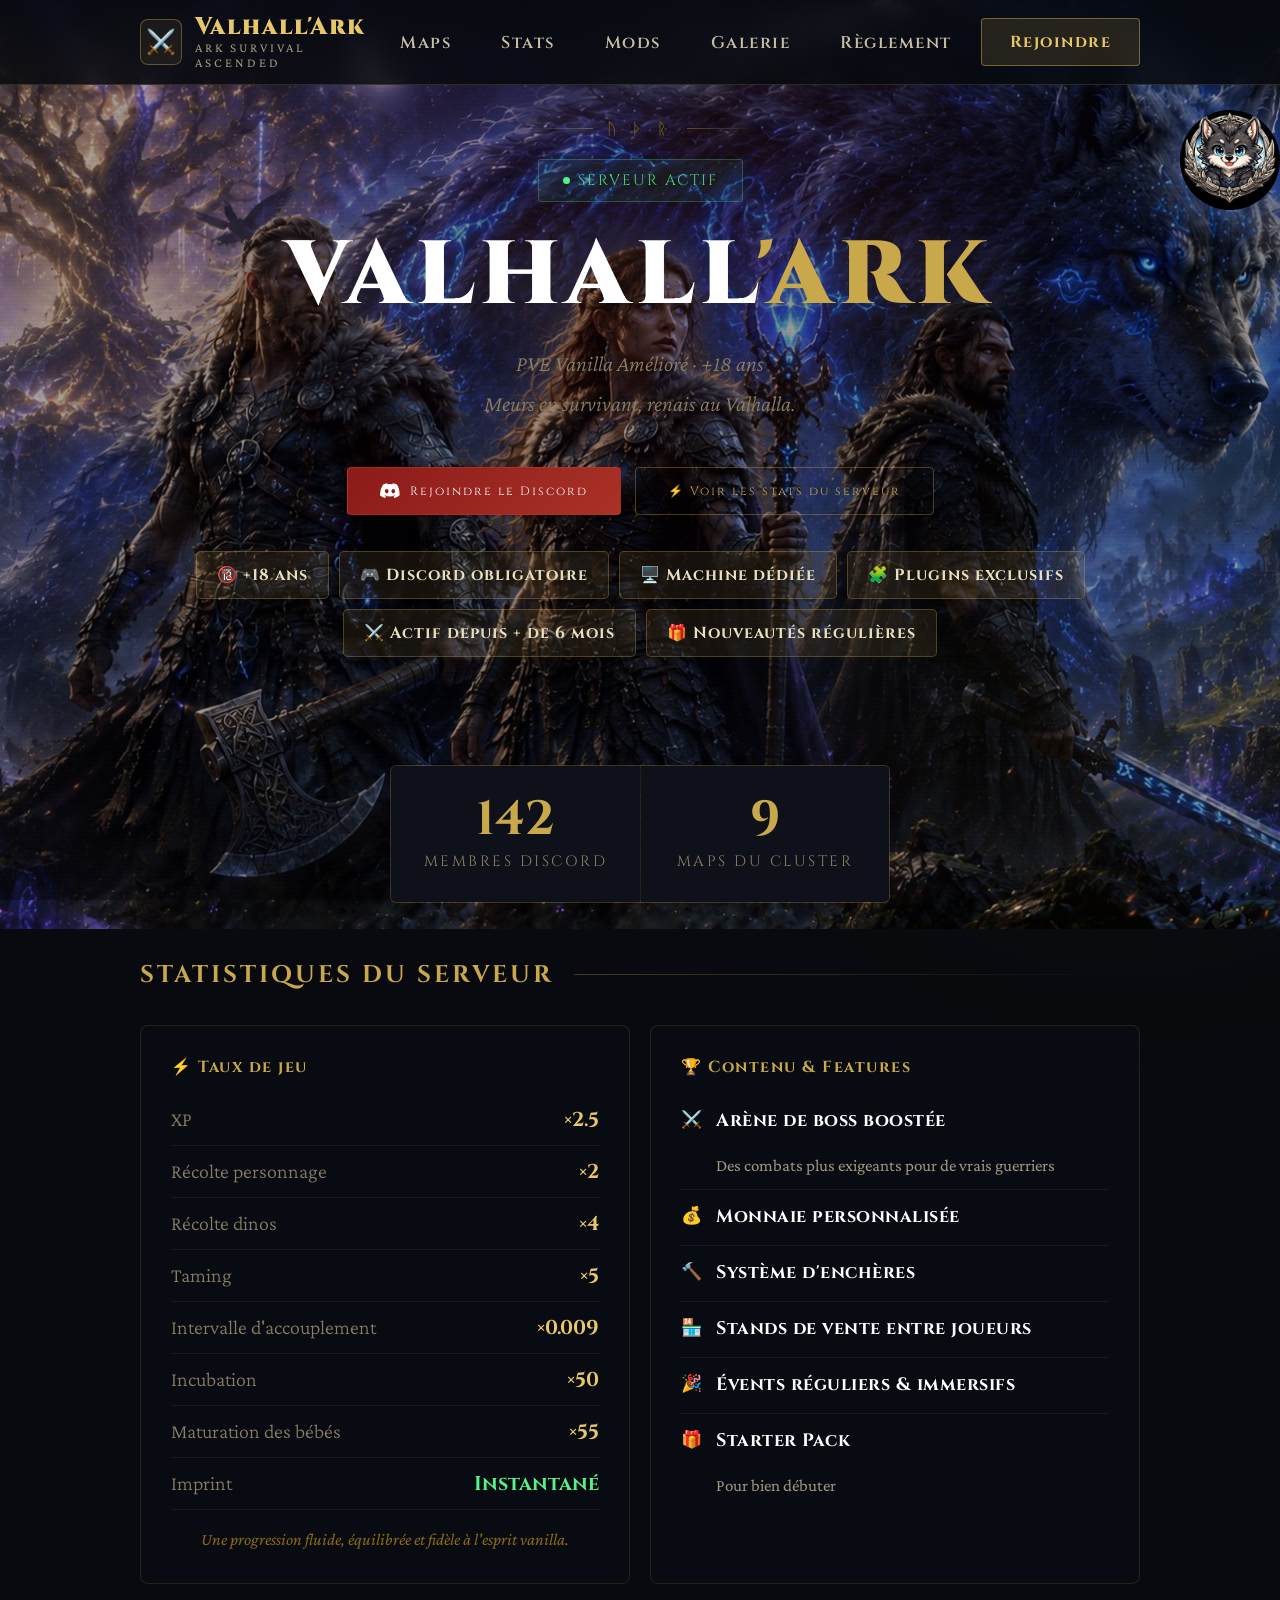
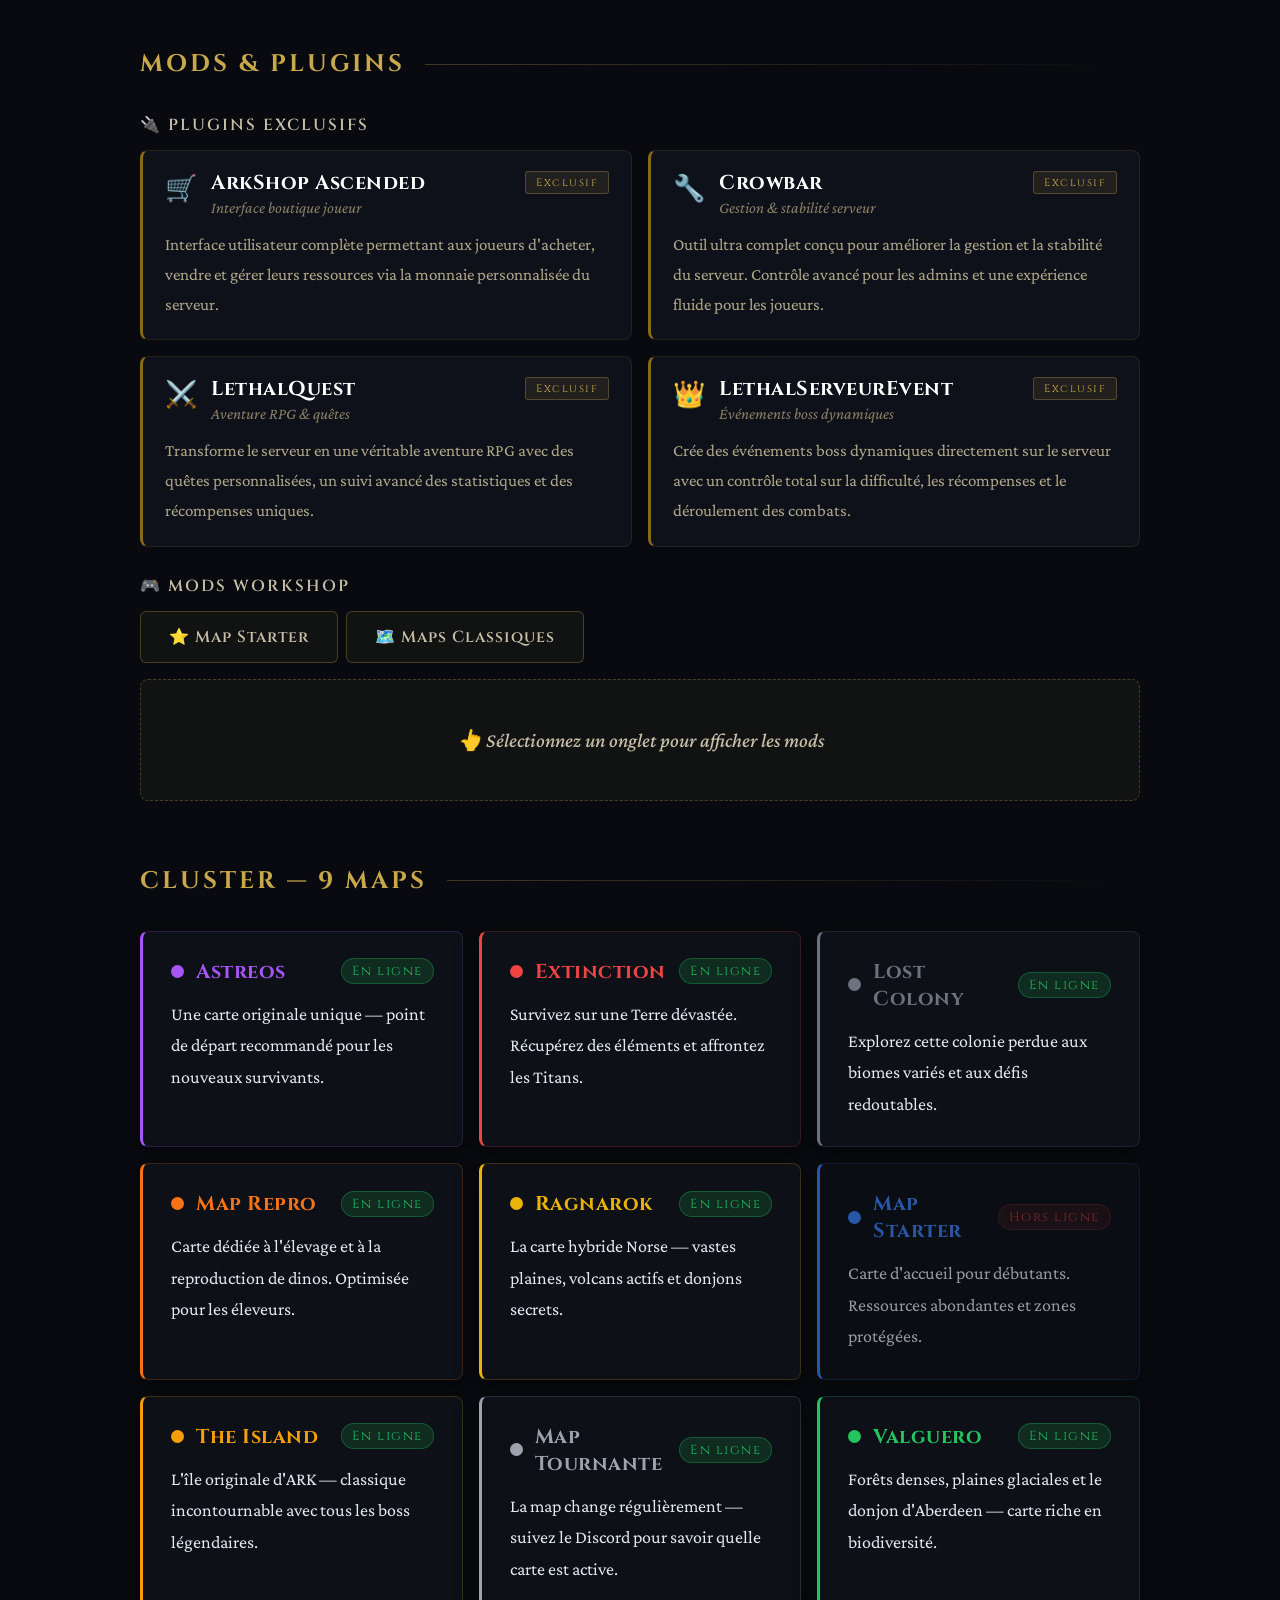
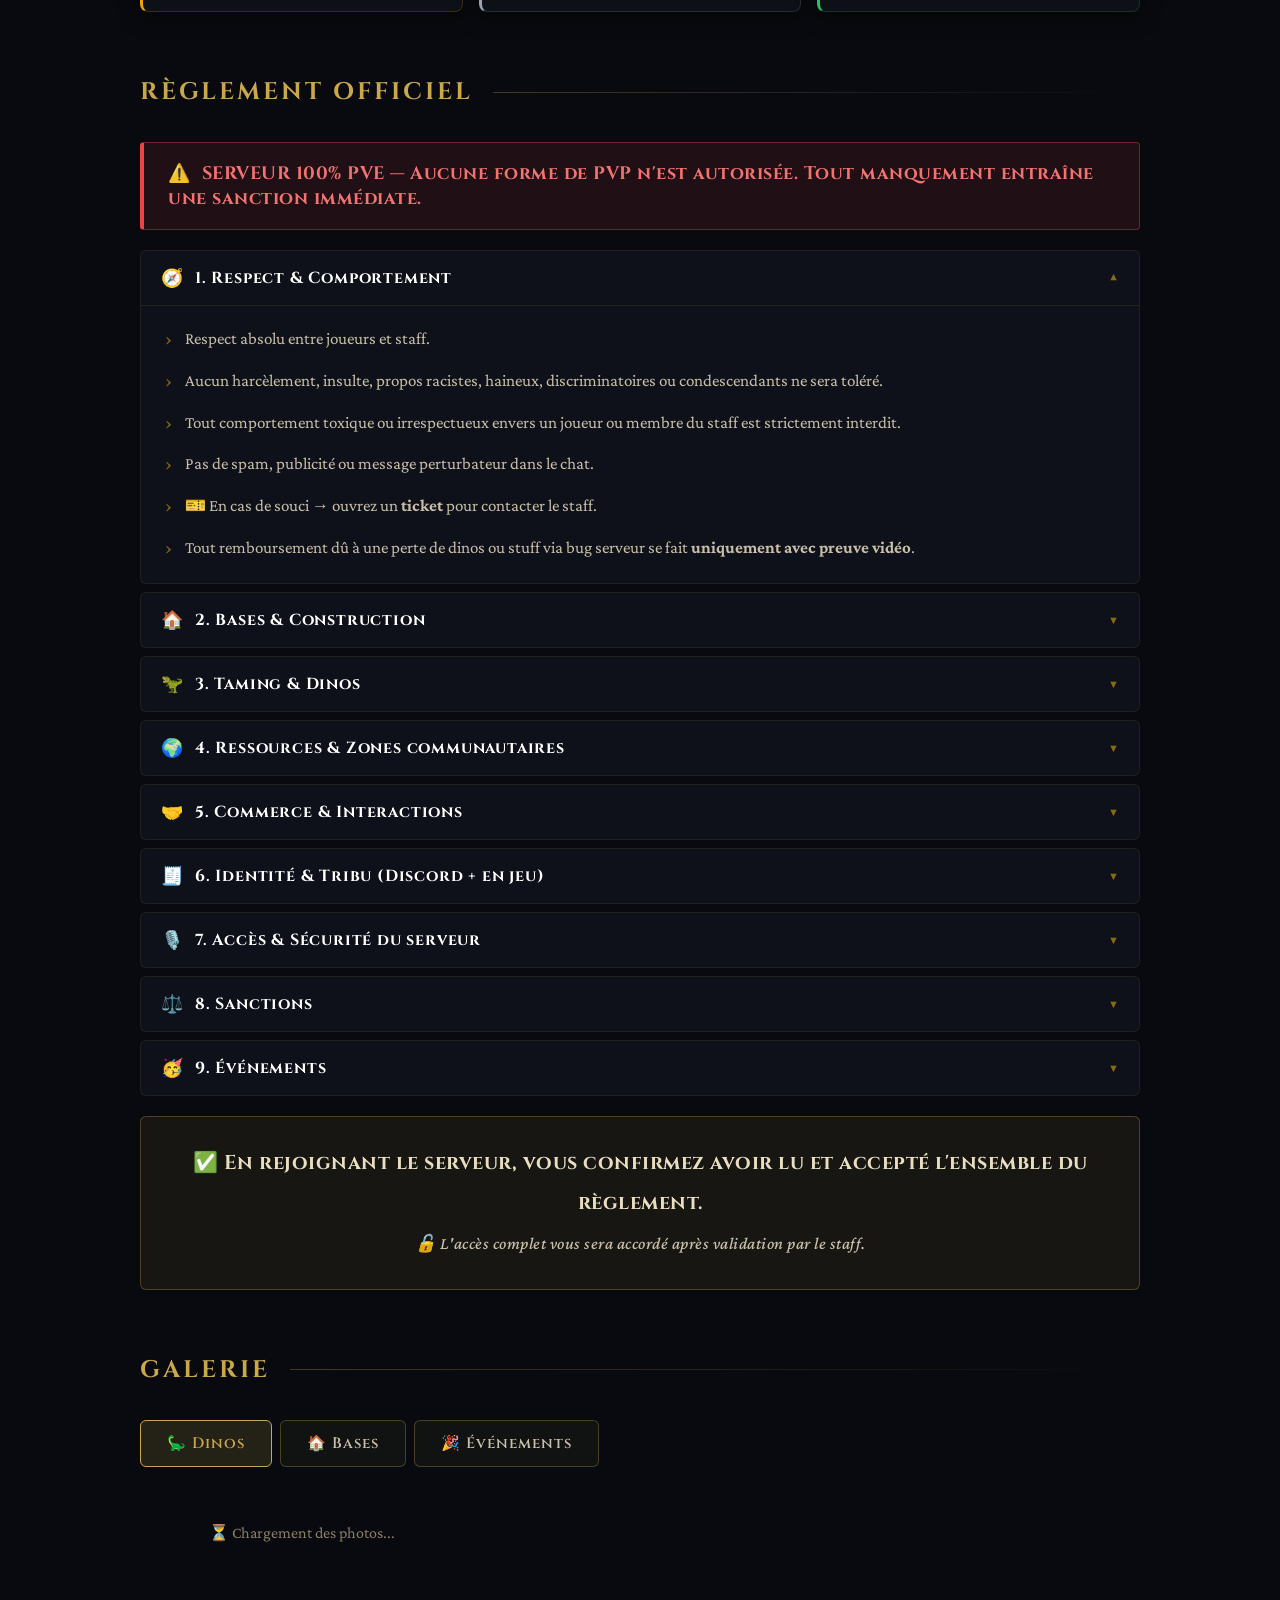
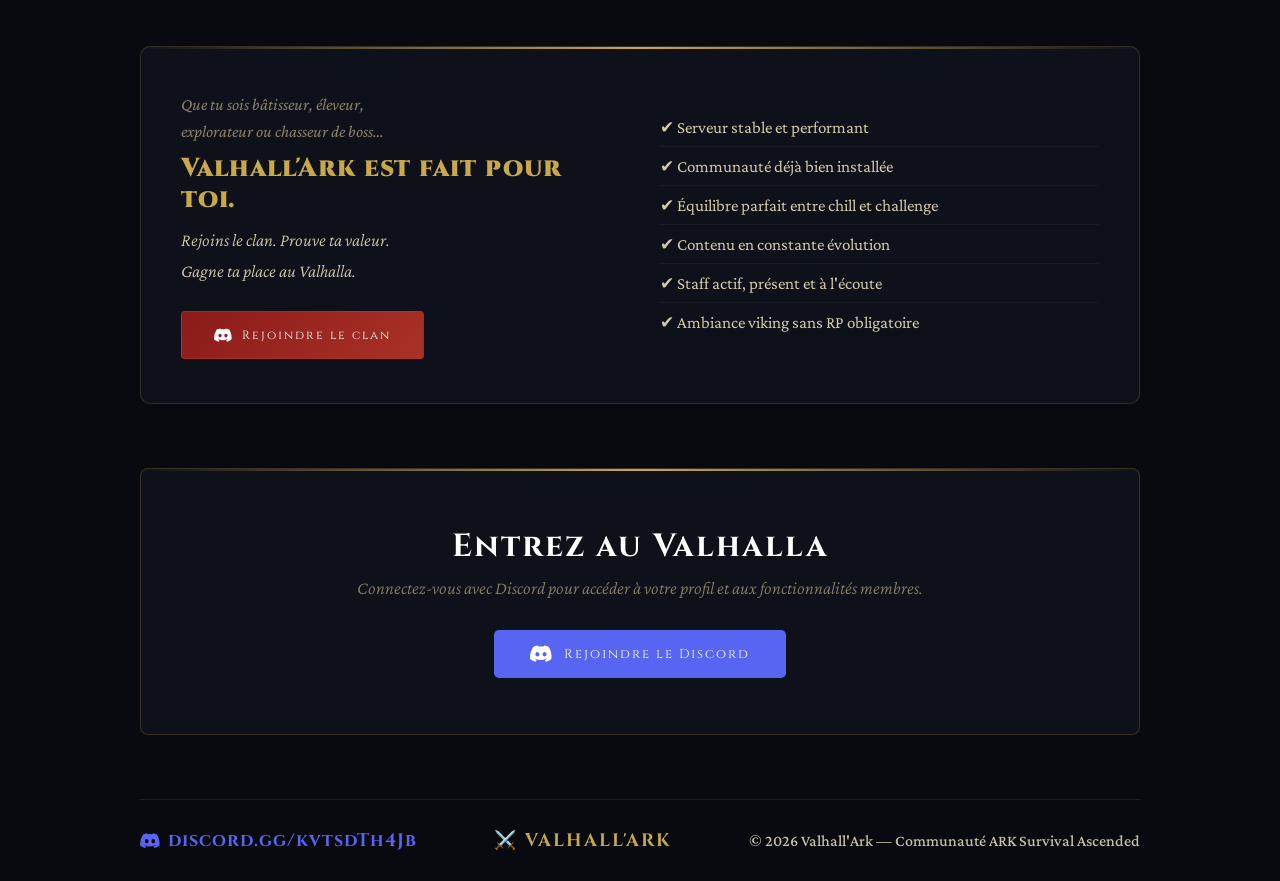
==== commit 1a1c0ea8: "Maps : refonte design cartes style plugin (couleur par map, bordure gauche, glow hover) Co-Authored-" ====
--- a/index (1).html
+++ b/index (1).html
@@ -1,4 +1,4 @@
-<!DOCTYPE html>
+﻿<!DOCTYPE html>
 <html lang="fr">
 <head>
   <meta charset="UTF-8" />
@@ -415,21 +415,29 @@
     /* ─── Maps cluster ───────────────────────────────────── */
     .maps-grid { display:grid; grid-template-columns:repeat(auto-fill,minmax(320px,1fr)); gap:16px; }
     .mods-grid { display:grid; grid-template-columns:repeat(auto-fill,minmax(180px,1fr)); gap:10px; }    .map-card {
-      background:rgba(10,12,20,0.85); border:1px solid rgba(201,168,76,.1); border-radius:8px;
-      padding:26px 28px; transition:all .2s;
-    }
-    .map-card:hover { border-color:rgba(201,168,76,.3); background:var(--bg3); transform:translateY(-2px); }
+      background:#0d1117;
+      border:1px solid rgba(var(--mc-r),var(--mc-g),var(--mc-b),.2);
+      border-left:3px solid rgb(var(--mc-r),var(--mc-g),var(--mc-b));
+      border-radius:8px; padding:26px 28px; transition:all .2s;
+      box-shadow:0 4px 20px rgba(0,0,0,.5);
+    }
+    .map-card:hover {
+      border-color:rgba(var(--mc-r),var(--mc-g),var(--mc-b),.45);
+      border-left-color:rgb(var(--mc-r),var(--mc-g),var(--mc-b));
+      background:#111827; transform:translateY(-3px);
+      box-shadow:0 8px 32px rgba(var(--mc-r),var(--mc-g),var(--mc-b),.25),0 4px 20px rgba(0,0,0,.6);
+    }
     .map-card[data-status="offline"] { opacity:.65; }
     .map-header { display:flex; align-items:center; gap:12px; margin-bottom:14px; }
-    .map-dot { width:13px; height:13px; border-radius:50%; flex-shrink:0; }
-    .map-name { font-family:'Cinzel',serif; font-size:20px; font-weight:700; color:#fff; flex:1; letter-spacing:.5px; }
+    .map-dot { width:13px; height:13px; border-radius:50%; flex-shrink:0; background:rgb(var(--mc-r),var(--mc-g),var(--mc-b)); }
+    .map-name { font-family:'Cinzel',serif; font-size:20px; font-weight:700; color:rgb(var(--mc-r),var(--mc-g),var(--mc-b)); flex:1; letter-spacing:.5px; }
     .map-badge {
       font-size:13px; letter-spacing:1.5px; font-family:'Cinzel',serif;
-      padding:3px 10px; border-radius:3px;
-    }
-    .map-badge.online  { background:rgba(87,242,135,.1); color:rgba(87,242,135,.85); border:1px solid rgba(87,242,135,.2); }
+      padding:3px 10px; border-radius:20px;
+    }
+    .map-badge.online  { background:rgba(34,197,94,.15); color:rgba(34,197,94,.9); border:1px solid rgba(34,197,94,.3); }
     .map-badge.offline { background:rgba(239,68,68,.1);  color:rgba(239,68,68,.75);  border:1px solid rgba(239,68,68,.2); }
-    .map-desc { font-size:18px; color:#b0a88a; line-height:1.75; font-weight:400; }
+    .map-desc { font-size:18px; color:#e2e8f0; line-height:1.75; font-weight:400; }
 
     /* ─── Galerie ────────────────────────────────────────── */
     .galerie-tabs { display:flex; gap:8px; margin-bottom:16px; flex-wrap:wrap; }
@@ -756,81 +764,81 @@
     </div>
     <div class="maps-grid">
 
-      <div class="map-card" data-status="online">
+      <div class="map-card" data-status="online" style="--mc-r:168;--mc-g:85;--mc-b:247">
         <div class="map-header">
-          <div class="map-dot" style="background:#a855f7"></div>
+          <div class="map-dot"></div>
           <div class="map-name">Astreos</div>
           <div class="map-badge online">En ligne</div>
         </div>
         <p class="map-desc">Une carte originale unique — point de départ recommandé pour les nouveaux survivants.</p>
       </div>
 
-      <div class="map-card" data-status="online">
+      <div class="map-card" data-status="online" style="--mc-r:239;--mc-g:68;--mc-b:68">
         <div class="map-header">
-          <div class="map-dot" style="background:#ef4444"></div>
+          <div class="map-dot"></div>
           <div class="map-name">Extinction</div>
           <div class="map-badge online">En ligne</div>
         </div>
         <p class="map-desc">Survivez sur une Terre dévastée. Récupérez des éléments et affrontez les Titans.</p>
       </div>
 
-      <div class="map-card" data-status="online">
+      <div class="map-card" data-status="online" style="--mc-r:107;--mc-g:114;--mc-b:128">
         <div class="map-header">
-          <div class="map-dot" style="background:#6b7280"></div>
+          <div class="map-dot"></div>
           <div class="map-name">Lost Colony</div>
           <div class="map-badge online">En ligne</div>
         </div>
         <p class="map-desc">Explorez cette colonie perdue aux biomes variés et aux défis redoutables.</p>
       </div>
 
-      <div class="map-card" data-status="online">
+      <div class="map-card" data-status="online" style="--mc-r:249;--mc-g:115;--mc-b:22">
         <div class="map-header">
-          <div class="map-dot" style="background:#f97316"></div>
+          <div class="map-dot"></div>
           <div class="map-name">Map Repro</div>
           <div class="map-badge online">En ligne</div>
         </div>
         <p class="map-desc">Carte dédiée à l'élevage et à la reproduction de dinos. Optimisée pour les éleveurs.</p>
       </div>
 
-      <div class="map-card" data-status="online">
+      <div class="map-card" data-status="online" style="--mc-r:234;--mc-g:179;--mc-b:8">
         <div class="map-header">
-          <div class="map-dot" style="background:#eab308"></div>
+          <div class="map-dot"></div>
           <div class="map-name">Ragnarok</div>
           <div class="map-badge online">En ligne</div>
         </div>
         <p class="map-desc">La carte hybride Norse — vastes plaines, volcans actifs et donjons secrets.</p>
       </div>
 
-      <div class="map-card" data-status="offline">
+      <div class="map-card" data-status="offline" style="--mc-r:59;--mc-g:130;--mc-b:246">
         <div class="map-header">
-          <div class="map-dot" style="background:#3b82f6"></div>
+          <div class="map-dot"></div>
           <div class="map-name">Map Starter</div>
           <div class="map-badge offline">Hors ligne</div>
         </div>
         <p class="map-desc">Carte d'accueil pour débutants. Ressources abondantes et zones protégées.</p>
       </div>
 
-      <div class="map-card" data-status="online">
+      <div class="map-card" data-status="online" style="--mc-r:245;--mc-g:158;--mc-b:11">
         <div class="map-header">
-          <div class="map-dot" style="background:#f59e0b"></div>
+          <div class="map-dot"></div>
           <div class="map-name">The Island</div>
           <div class="map-badge online">En ligne</div>
         </div>
         <p class="map-desc">L'île originale d'ARK — classique incontournable avec tous les boss légendaires.</p>
       </div>
 
-      <div class="map-card" data-status="online">
+      <div class="map-card" data-status="online" style="--mc-r:156;--mc-g:163;--mc-b:175">
         <div class="map-header">
-          <div class="map-dot" style="background:#9ca3af"></div>
+          <div class="map-dot"></div>
           <div class="map-name">Map Tournante</div>
           <div class="map-badge online">En ligne</div>
         </div>
         <p class="map-desc">La map change régulièrement — suivez le Discord pour savoir quelle carte est active.</p>
       </div>
 
-      <div class="map-card" data-status="online">
+      <div class="map-card" data-status="online" style="--mc-r:34;--mc-g:197;--mc-b:94">
         <div class="map-header">
-          <div class="map-dot" style="background:#22c55e"></div>
+          <div class="map-dot"></div>
           <div class="map-name">Valguero</div>
           <div class="map-badge online">En ligne</div>
         </div>
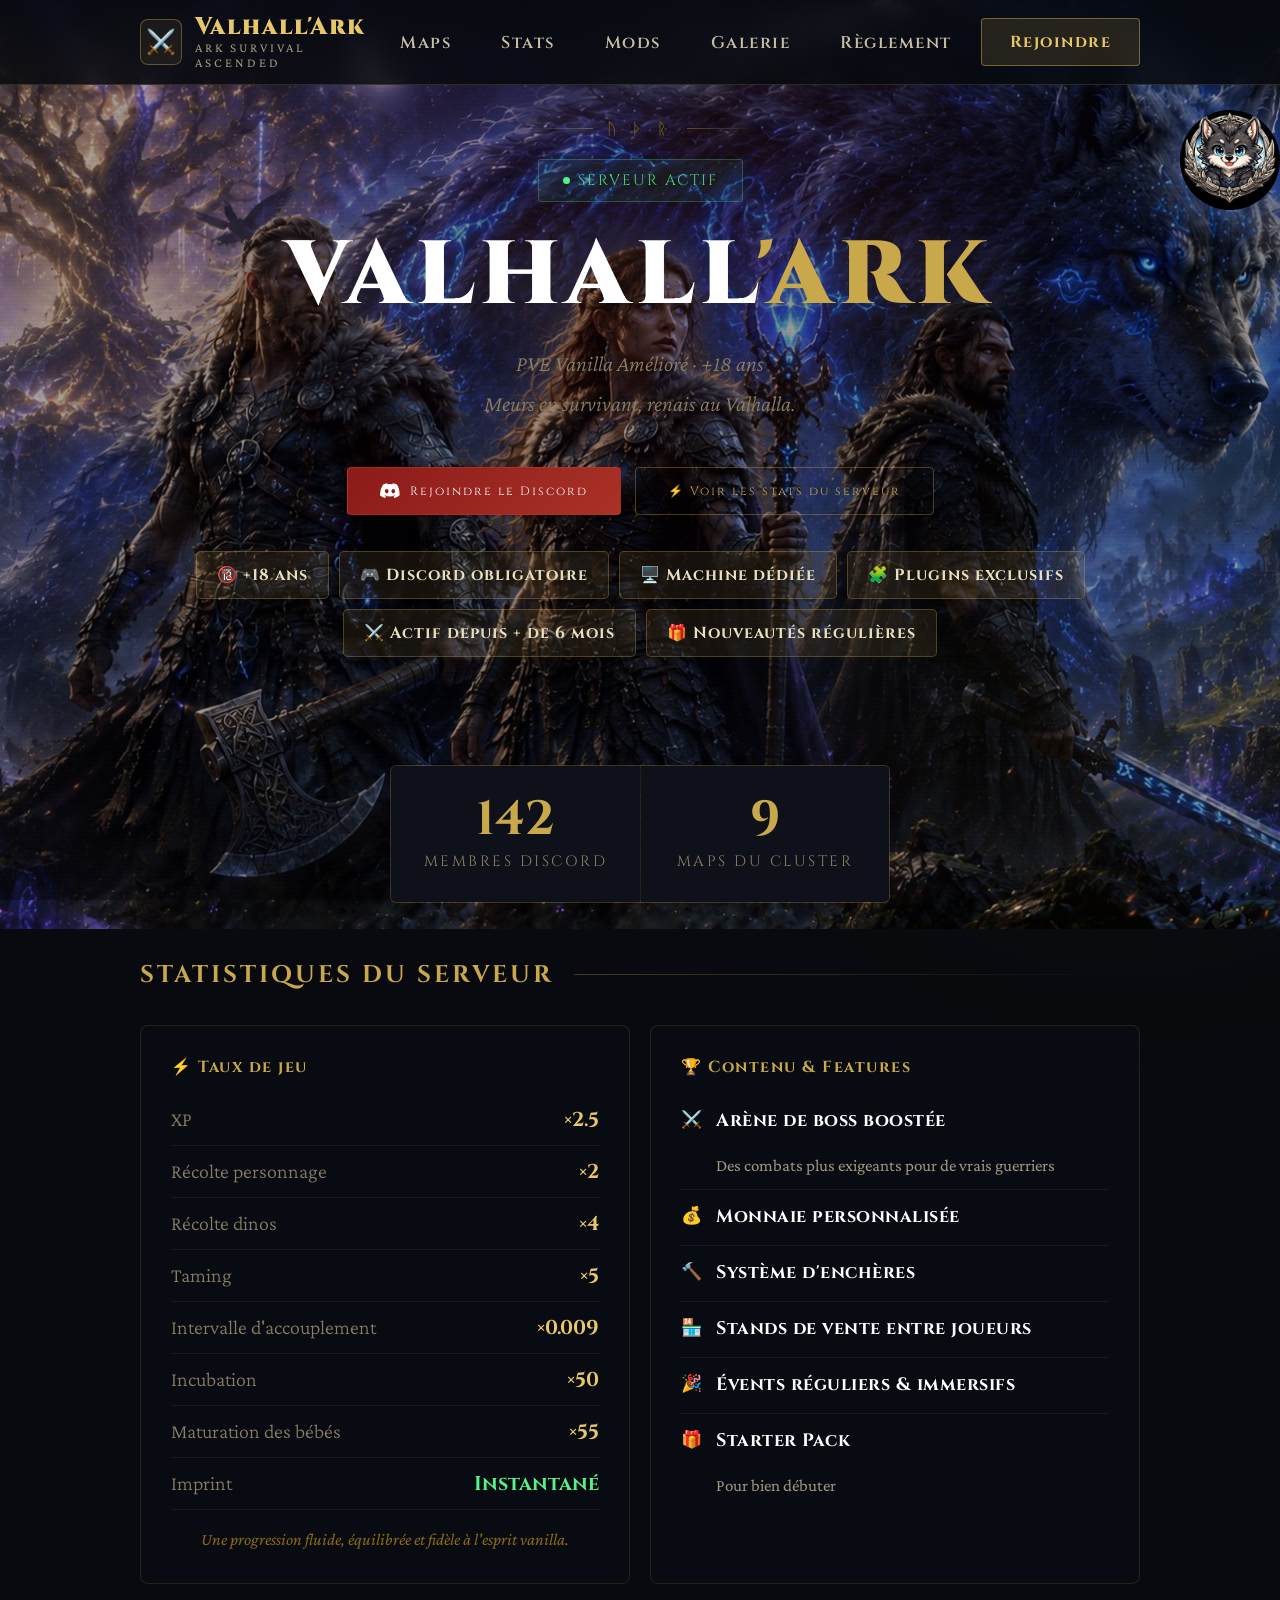
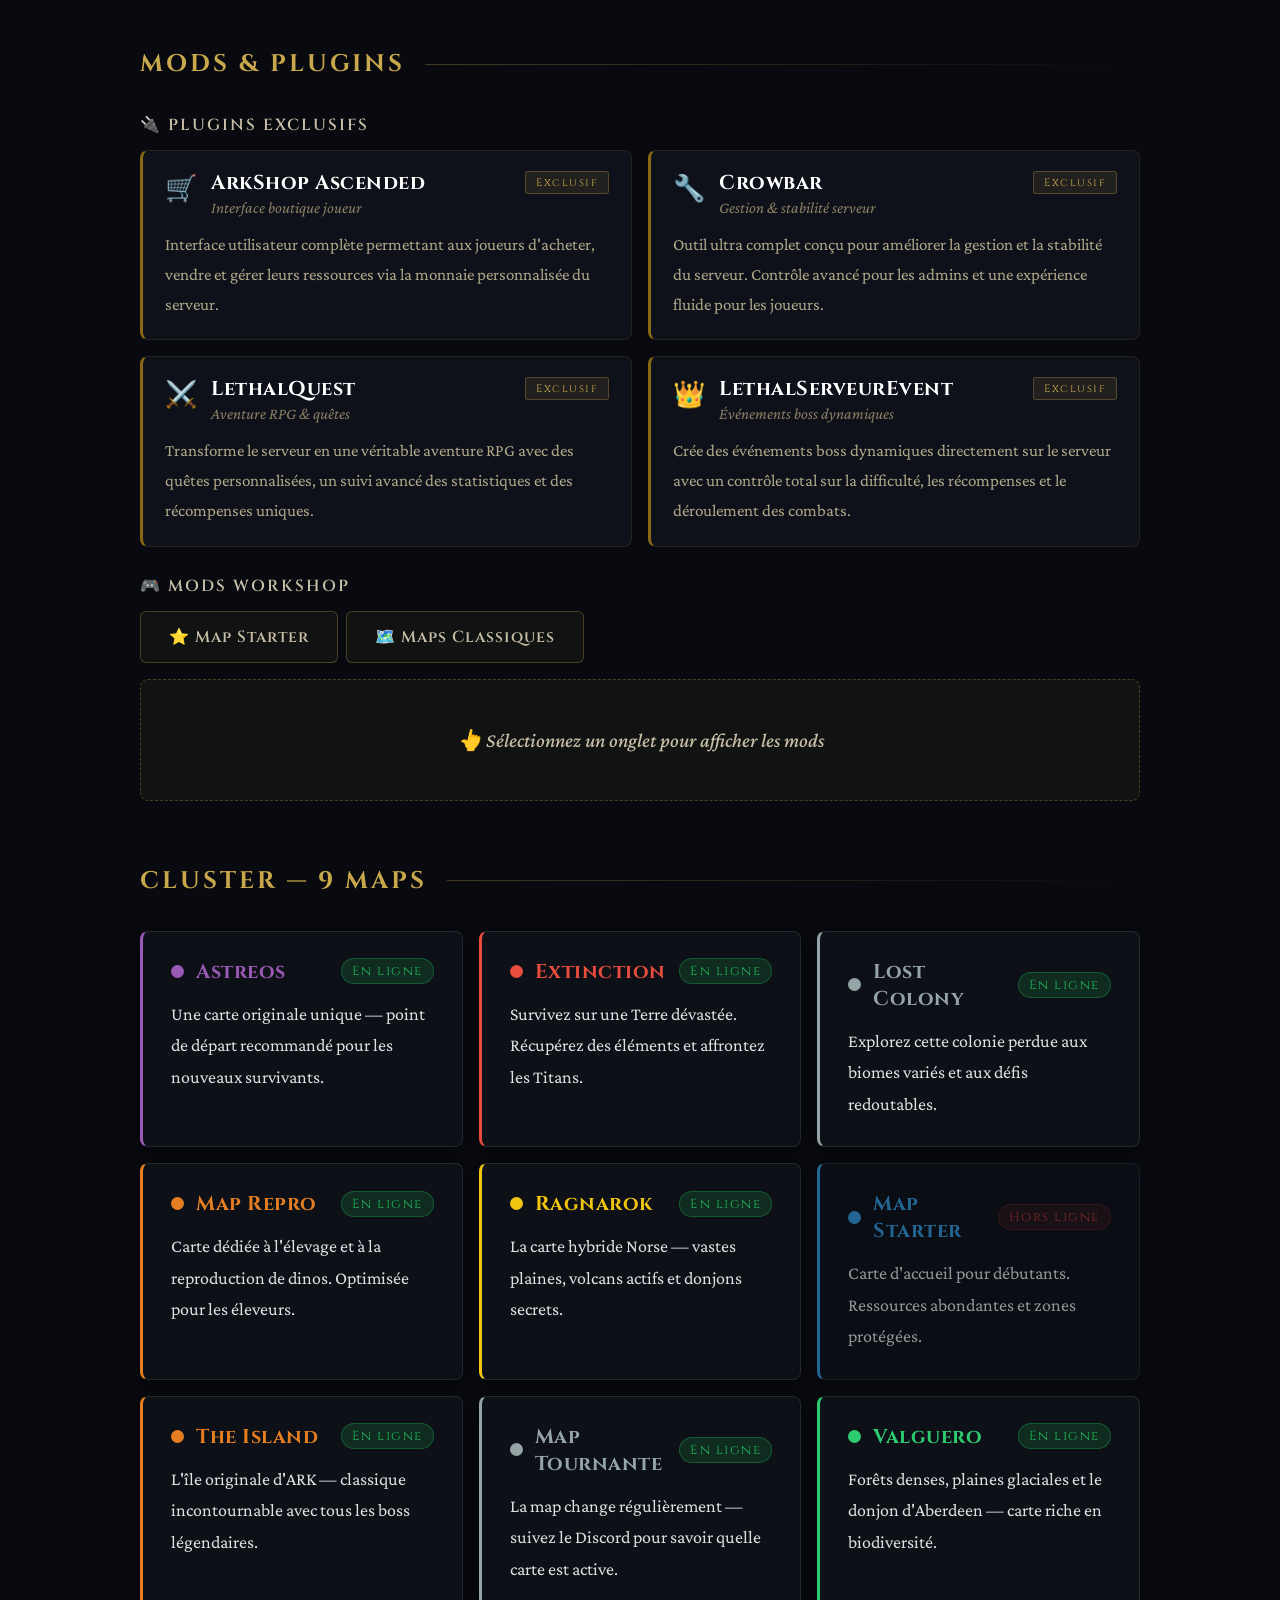
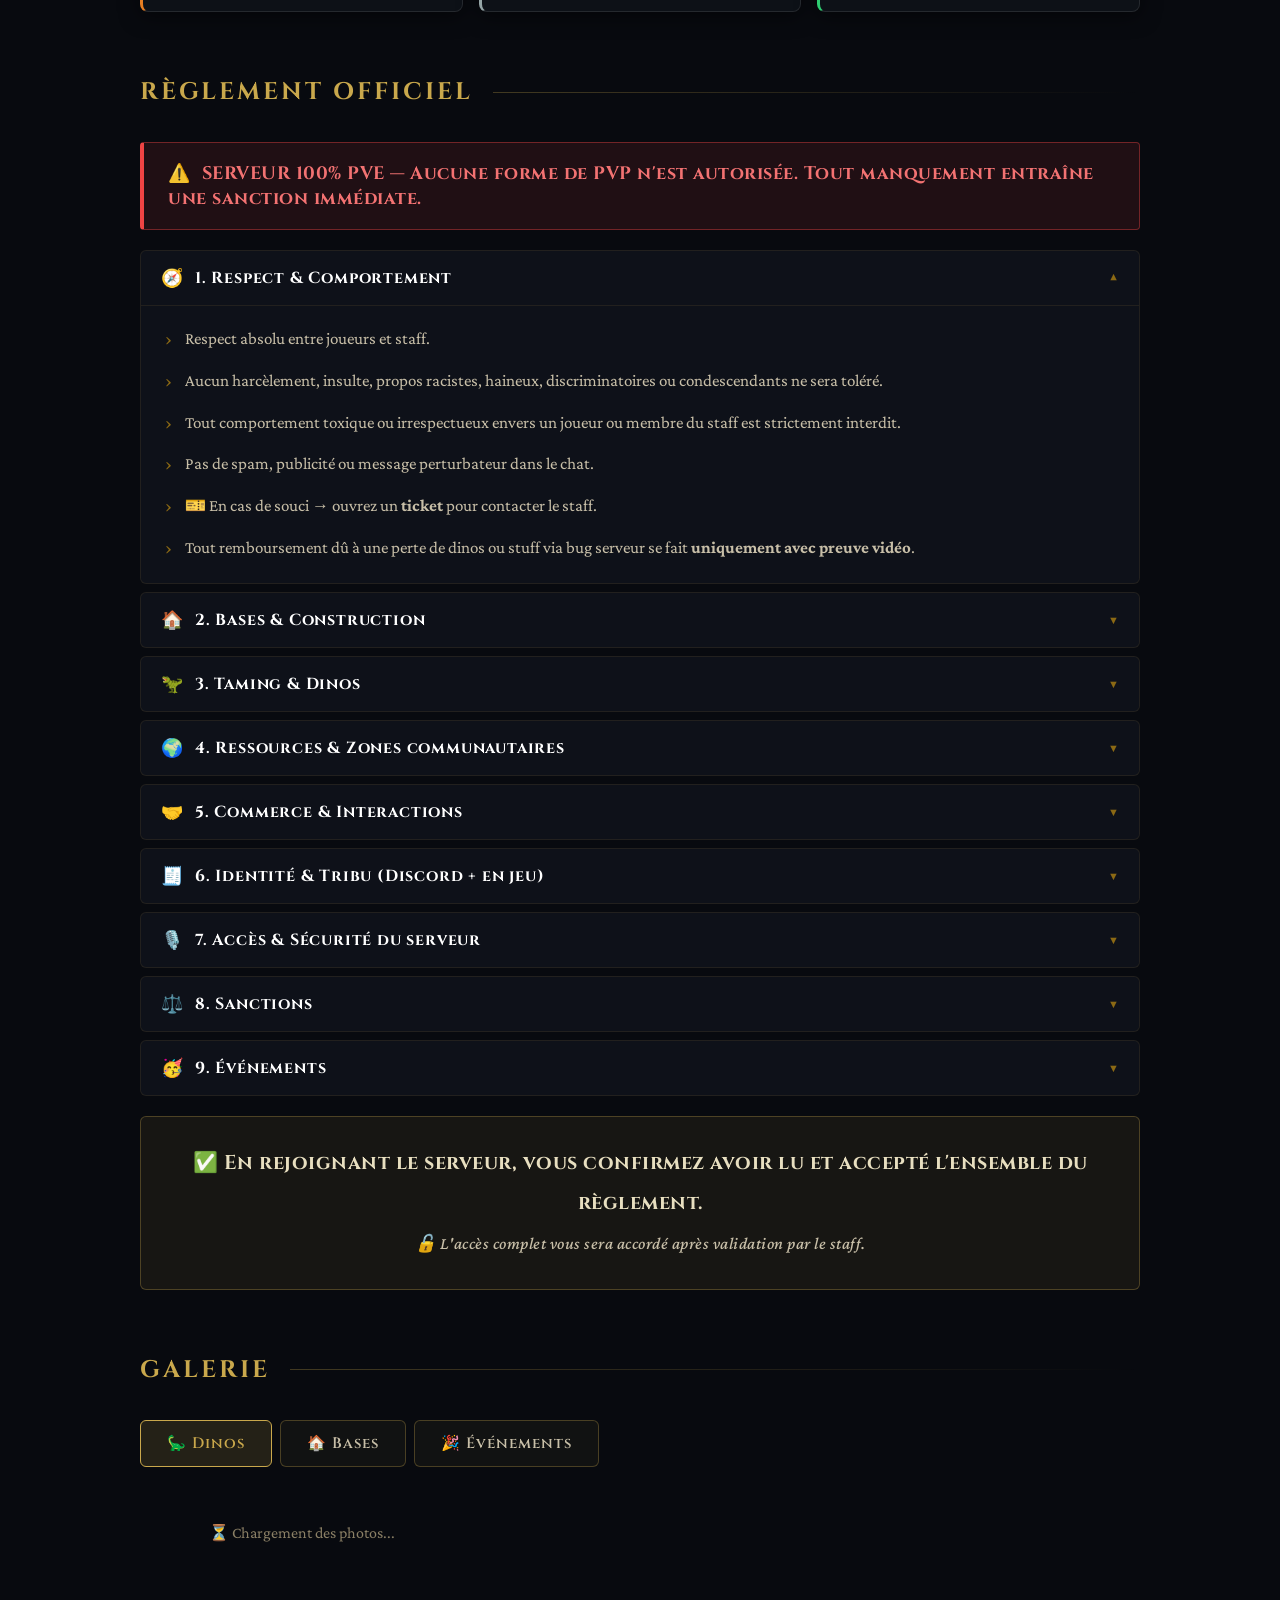
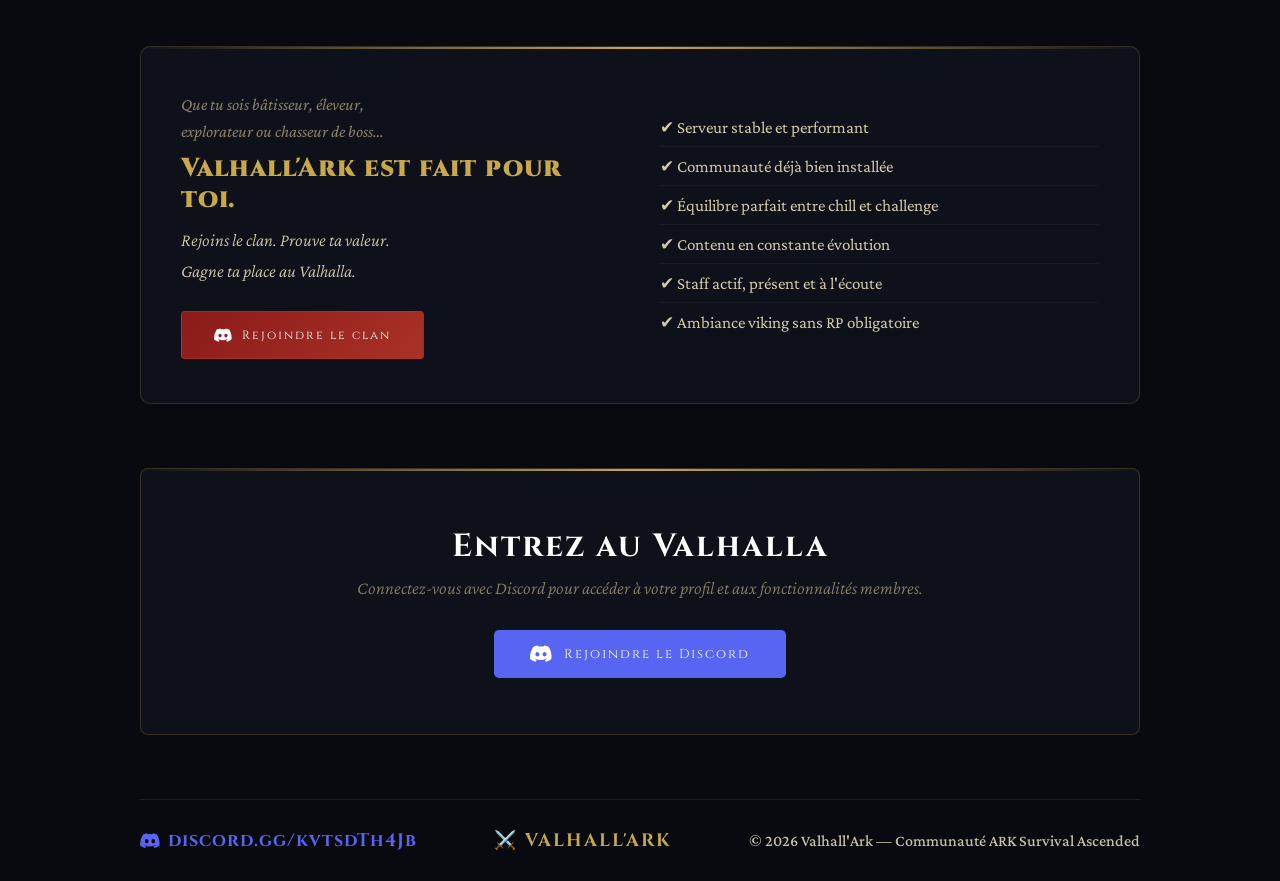
==== commit 74d3e0c1: "Maps : couleurs exactes par carte, border rgba(255,255,255,.1), desc #e0e0e0 Co-Authored-By: Claude " ====
--- a/index (1).html
+++ b/index (1).html
@@ -416,28 +416,26 @@
     .maps-grid { display:grid; grid-template-columns:repeat(auto-fill,minmax(320px,1fr)); gap:16px; }
     .mods-grid { display:grid; grid-template-columns:repeat(auto-fill,minmax(180px,1fr)); gap:10px; }    .map-card {
       background:#0d1117;
-      border:1px solid rgba(var(--mc-r),var(--mc-g),var(--mc-b),.2);
-      border-left:3px solid rgb(var(--mc-r),var(--mc-g),var(--mc-b));
+      border:1px solid rgba(255,255,255,0.1);
+      border-left:3px solid var(--mc);
       border-radius:8px; padding:26px 28px; transition:all .2s;
       box-shadow:0 4px 20px rgba(0,0,0,.5);
     }
     .map-card:hover {
-      border-color:rgba(var(--mc-r),var(--mc-g),var(--mc-b),.45);
-      border-left-color:rgb(var(--mc-r),var(--mc-g),var(--mc-b));
       background:#111827; transform:translateY(-3px);
-      box-shadow:0 8px 32px rgba(var(--mc-r),var(--mc-g),var(--mc-b),.25),0 4px 20px rgba(0,0,0,.6);
+      box-shadow:0 8px 32px var(--mc-s),0 4px 20px rgba(0,0,0,.6);
     }
     .map-card[data-status="offline"] { opacity:.65; }
     .map-header { display:flex; align-items:center; gap:12px; margin-bottom:14px; }
-    .map-dot { width:13px; height:13px; border-radius:50%; flex-shrink:0; background:rgb(var(--mc-r),var(--mc-g),var(--mc-b)); }
-    .map-name { font-family:'Cinzel',serif; font-size:20px; font-weight:700; color:rgb(var(--mc-r),var(--mc-g),var(--mc-b)); flex:1; letter-spacing:.5px; }
+    .map-dot { width:13px; height:13px; border-radius:50%; flex-shrink:0; background:var(--mc); }
+    .map-name { font-family:'Cinzel',serif; font-size:20px; font-weight:700; color:var(--mc); flex:1; letter-spacing:.5px; }
     .map-badge {
       font-size:13px; letter-spacing:1.5px; font-family:'Cinzel',serif;
       padding:3px 10px; border-radius:20px;
     }
     .map-badge.online  { background:rgba(34,197,94,.15); color:rgba(34,197,94,.9); border:1px solid rgba(34,197,94,.3); }
     .map-badge.offline { background:rgba(239,68,68,.1);  color:rgba(239,68,68,.75);  border:1px solid rgba(239,68,68,.2); }
-    .map-desc { font-size:18px; color:#e2e8f0; line-height:1.75; font-weight:400; }
+    .map-desc { font-size:18px; color:#e0e0e0; line-height:1.75; font-weight:400; }
 
     /* ─── Galerie ────────────────────────────────────────── */
     .galerie-tabs { display:flex; gap:8px; margin-bottom:16px; flex-wrap:wrap; }
@@ -764,7 +762,7 @@
     </div>
     <div class="maps-grid">
 
-      <div class="map-card" data-status="online" style="--mc-r:168;--mc-g:85;--mc-b:247">
+      <div class="map-card" data-status="online" style="--mc:#9b59b6;--mc-s:rgba(155,89,182,.35)">
         <div class="map-header">
           <div class="map-dot"></div>
           <div class="map-name">Astreos</div>
@@ -773,7 +771,7 @@
         <p class="map-desc">Une carte originale unique — point de départ recommandé pour les nouveaux survivants.</p>
       </div>
 
-      <div class="map-card" data-status="online" style="--mc-r:239;--mc-g:68;--mc-b:68">
+      <div class="map-card" data-status="online" style="--mc:#e74c3c;--mc-s:rgba(231,76,60,.35)">
         <div class="map-header">
           <div class="map-dot"></div>
           <div class="map-name">Extinction</div>
@@ -782,7 +780,7 @@
         <p class="map-desc">Survivez sur une Terre dévastée. Récupérez des éléments et affrontez les Titans.</p>
       </div>
 
-      <div class="map-card" data-status="online" style="--mc-r:107;--mc-g:114;--mc-b:128">
+      <div class="map-card" data-status="online" style="--mc:#95a5a6;--mc-s:rgba(149,165,166,.35)">
         <div class="map-header">
           <div class="map-dot"></div>
           <div class="map-name">Lost Colony</div>
@@ -791,7 +789,7 @@
         <p class="map-desc">Explorez cette colonie perdue aux biomes variés et aux défis redoutables.</p>
       </div>
 
-      <div class="map-card" data-status="online" style="--mc-r:249;--mc-g:115;--mc-b:22">
+      <div class="map-card" data-status="online" style="--mc:#e67e22;--mc-s:rgba(230,126,34,.35)">
         <div class="map-header">
           <div class="map-dot"></div>
           <div class="map-name">Map Repro</div>
@@ -800,7 +798,7 @@
         <p class="map-desc">Carte dédiée à l'élevage et à la reproduction de dinos. Optimisée pour les éleveurs.</p>
       </div>
 
-      <div class="map-card" data-status="online" style="--mc-r:234;--mc-g:179;--mc-b:8">
+      <div class="map-card" data-status="online" style="--mc:#f1c40f;--mc-s:rgba(241,196,15,.35)">
         <div class="map-header">
           <div class="map-dot"></div>
           <div class="map-name">Ragnarok</div>
@@ -809,7 +807,7 @@
         <p class="map-desc">La carte hybride Norse — vastes plaines, volcans actifs et donjons secrets.</p>
       </div>
 
-      <div class="map-card" data-status="offline" style="--mc-r:59;--mc-g:130;--mc-b:246">
+      <div class="map-card" data-status="offline" style="--mc:#3498db;--mc-s:rgba(52,152,219,.35)">
         <div class="map-header">
           <div class="map-dot"></div>
           <div class="map-name">Map Starter</div>
@@ -818,7 +816,7 @@
         <p class="map-desc">Carte d'accueil pour débutants. Ressources abondantes et zones protégées.</p>
       </div>
 
-      <div class="map-card" data-status="online" style="--mc-r:245;--mc-g:158;--mc-b:11">
+      <div class="map-card" data-status="online" style="--mc:#e67e22;--mc-s:rgba(230,126,34,.35)">
         <div class="map-header">
           <div class="map-dot"></div>
           <div class="map-name">The Island</div>
@@ -827,7 +825,7 @@
         <p class="map-desc">L'île originale d'ARK — classique incontournable avec tous les boss légendaires.</p>
       </div>
 
-      <div class="map-card" data-status="online" style="--mc-r:156;--mc-g:163;--mc-b:175">
+      <div class="map-card" data-status="online" style="--mc:#95a5a6;--mc-s:rgba(149,165,166,.35)">
         <div class="map-header">
           <div class="map-dot"></div>
           <div class="map-name">Map Tournante</div>
@@ -836,7 +834,7 @@
         <p class="map-desc">La map change régulièrement — suivez le Discord pour savoir quelle carte est active.</p>
       </div>
 
-      <div class="map-card" data-status="online" style="--mc-r:34;--mc-g:197;--mc-b:94">
+      <div class="map-card" data-status="online" style="--mc:#2ecc71;--mc-s:rgba(46,204,113,.35)">
         <div class="map-header">
           <div class="map-dot"></div>
           <div class="map-name">Valguero</div>
